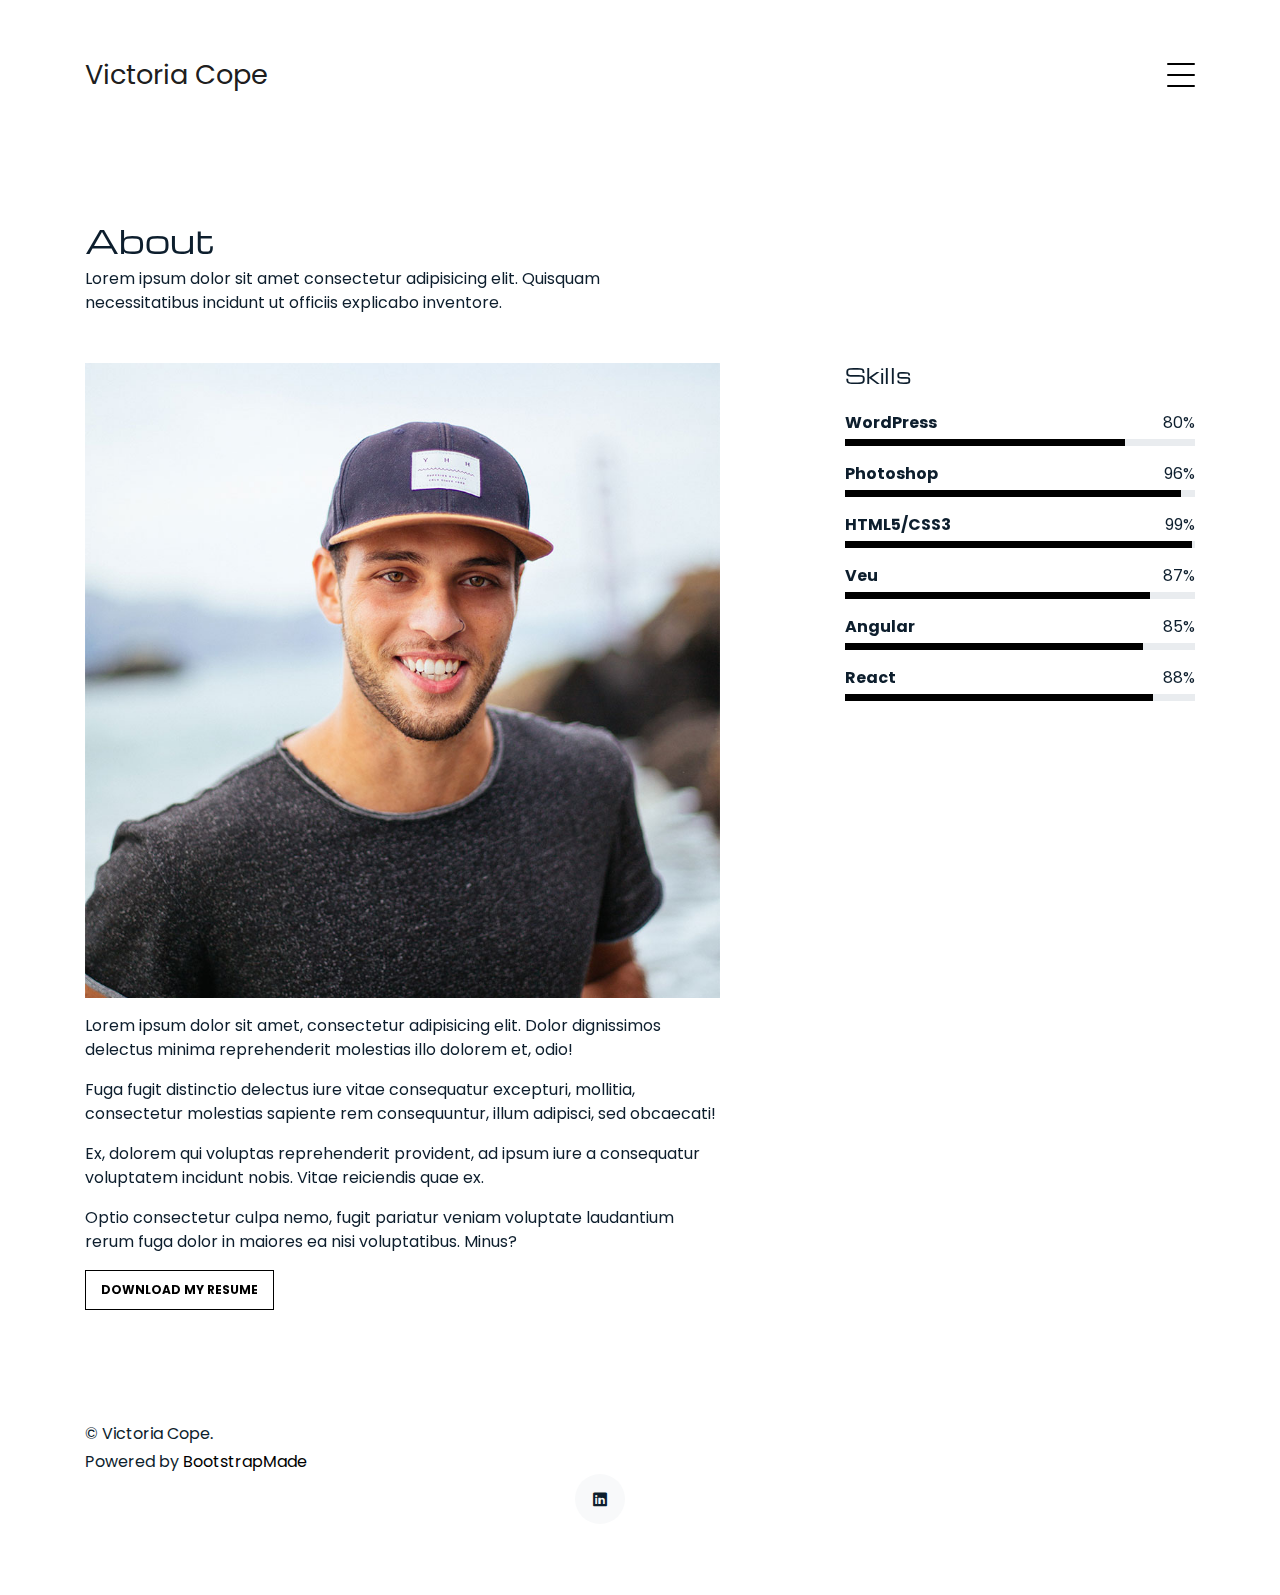
==== about.html @ 63268710 "title edit" ====
<!DOCTYPE html>
<html lang="en">

<head>
  <meta charset="utf-8">
  <title>Victoria Cope - About</title>
  <meta content="width=device-width, initial-scale=1.0" name="viewport">
  <meta content="" name="keywords">
  <meta content="" name="description">

  <!-- Favicons -->
  <link href="img/favicon.png" rel="icon">
  <link href="img/apple-touch-icon.png" rel="apple-touch-icon">

  <!-- Google Fonts -->
  <link href="https://fonts.googleapis.com/css?family=Michroma:400,700|Poppins:300,200&display=swap"
    rel="stylesheet">

  <!-- Bootstrap CSS File -->
  <link href="vendor/bootstrap/css/bootstrap.min.css" rel="stylesheet">

  <!-- Vendor CSS Files -->
  <link href="vendor/icofont/icofont.min.css" rel="stylesheet">
  <link href="vendor/line-awesome/css/line-awesome.min.css" rel="stylesheet">
  <link href="vendor/aos/aos.css" rel="stylesheet">

  <!-- Template Main CSS File -->
  <link href="css/style.css" rel="stylesheet">

  <!-- =======================================================
    Template Name: MyPortfolio
    Template URL: https://bootstrapmade.com/myportfolio-bootstrap-portfolio-website-template/
    Author: BootstrapMade.com
    Author URL: https://bootstrapmade.com/
  ======================================================= -->
</head>

<body>


  <div class="collapse navbar-collapse custom-navmenu" id="main-navbar">
    <div class="container py-2 py-md-5">
      <div class="row align-items-start">
        <div class="col-md-2">
          <ul class="custom-menu">
            <li><a href="index.html">Home</a></li>
            <li class="active"><a href="about.html">About</a></li>
            <li><a href="contact.html">Contact</a></li>
          </ul>
        </div>
        <div class="col-md-6 d-none d-md-block  mr-auto">
          <div class="tweet d-flex">
            <span class="icofont-twitter text-white mt-2 mr-3"></span>
            <div>
              <p><em>Lorem ipsum dolor sit amet consectetur adipisicing elit. Quisquam necessitatibus incidunt ut
                  officiis explicabo inventore. <br> <a href="#">t.co/v82jsk</a></em></p>
            </div>
          </div>
        </div>
        <div class="col-md-4 d-none d-md-block">
          <h3>Hire Me</h3>
          <p>Lorem ipsum dolor sit amet consectetur adipisicing elit. Quisquam necessitatibus incidunt ut officiis
            explicabo inventore. <br> <a href="#">myemail@gmail.com</a></p>
        </div>
      </div>

    </div>
  </div>

  <nav class="navbar navbar-light custom-navbar">
    <div class="container">
      <a class="navbar-brand" href="index.html">Victoria Cope</a>

      <a href="#" class="burger" data-toggle="collapse" data-target="#main-navbar">
        <span></span>
      </a>

    </div>
  </nav>



  <main id="main">

    <div class="site-section pb-0 site-portfolio">
      <div class="container">
        <div class="row mb-5 align-items-end">
          <div class="col-md-6" data-aos="fade-up">

            <h2>About</h2>
            <p class="mb-0">Lorem ipsum dolor sit amet consectetur adipisicing elit. Quisquam necessitatibus incidunt ut
              officiis explicabo inventore.</p>
          </div>

        </div>


        <div class="row">
          <div class="col-md-4 ml-auto order-2" data-aos="fade-up">
            <h3 class="h3 mb-4">Skills</h3>
            <ul class="list-unstyled">
              <li class="mb-3">
                <div class="d-flex mb-1">
                  <strong>WordPress</strong>
                  <span class="ml-auto">80%</span>
                </div>
                <div class="progress custom-progress">
                  <div class="progress-bar" role="progressbar" style="width: 80%" aria-valuenow="80" aria-valuemin="0"
                    aria-valuemax="100"></div>
                </div>
              </li>
              <li class="mb-3">
                <div class="d-flex mb-1">
                  <strong>Photoshop</strong>
                  <span class="ml-auto">96%</span>
                </div>
                <div class="progress custom-progress">
                  <div class="progress-bar" role="progressbar" style="width: 96%" aria-valuenow="96" aria-valuemin="0"
                    aria-valuemax="100"></div>
                </div>
              </li>
              <li class="mb-3">
                <div class="d-flex mb-1">
                  <strong>HTML5/CSS3</strong>
                  <span class="ml-auto">99%</span>
                </div>
                <div class="progress custom-progress">
                  <div class="progress-bar" role="progressbar" style="width: 99%" aria-valuenow="99" aria-valuemin="0"
                    aria-valuemax="100"></div>
                </div>
              </li>
              <li class="mb-3">
                <div class="d-flex mb-1">
                  <strong>Veu</strong>
                  <span class="ml-auto">87%</span>
                </div>
                <div class="progress custom-progress">
                  <div class="progress-bar" role="progressbar" style="width: 87%" aria-valuenow="87" aria-valuemin="0"
                    aria-valuemax="100"></div>
                </div>
              </li>
              <li class="mb-3">
                <div class="d-flex mb-1">
                  <strong>Angular</strong>
                  <span class="ml-auto">85%</span>
                </div>
                <div class="progress custom-progress">
                  <div class="progress-bar" role="progressbar" style="width: 85%" aria-valuenow="85" aria-valuemin="0"
                    aria-valuemax="100"></div>
                </div>
              </li>
              <li class="mb-3">
                <div class="d-flex mb-1">
                  <strong>React</strong>
                  <span class="ml-auto">88%</span>
                </div>
                <div class="progress custom-progress">
                  <div class="progress-bar" role="progressbar" style="width: 88%" aria-valuenow="88" aria-valuemin="0"
                    aria-valuemax="100"></div>
                </div>
              </li>
            </ul>
          </div>

          <div class="col-md-7 mb-5 mb-md-0" data-aos="fade-up">
            <p><img src="img/person_1_sq.jpg" alt="Image" class="img-fluid"></p>
            <p>Lorem ipsum dolor sit amet, consectetur adipisicing elit. Dolor dignissimos delectus minima reprehenderit
              molestias illo dolorem et, odio!</p>
            <p>Fuga fugit distinctio delectus iure vitae consequatur excepturi, mollitia, consectetur molestias sapiente
              rem consequuntur, illum adipisci, sed obcaecati!</p>
            <p>Ex, dolorem qui voluptas reprehenderit provident, ad ipsum iure a consequatur voluptatem incidunt nobis.
              Vitae reiciendis quae ex.</p>
            <p>Optio consectetur culpa nemo, fugit pariatur veniam voluptate laudantium rerum fuga dolor in maiores ea
              nisi voluptatibus. Minus?</p>
            <p><a href="#" class="readmore">Download my Resume</a></p>
          </div>

        </div>

      </div>
    </div>

  </main>
  <footer class="footer mt-5 pt-5" role="contentinfo">
    <div class="container">
      <div class="row">
        <div class="col-sm-6">
          <p class="mb-1">&copy; Victoria Cope.</p>
          <div class="credits">
            Powered by <a href="https://bootstrapmade.com/">BootstrapMade</a>
          </div>
          </div>
        </div>
        </div>
        <div class="col-sm-6 social text-md-right">
          <a href="https://www.linkedin.com/in/victoria-cope"><span class="icofont-linkedin"></span></a>
        </div>
      </div>
    </div>
  </footer>

  <!-- Vendor JS Files -->
  <script src="vendor/jquery/jquery.min.js"></script>
  <script src="vendor/jquery/jquery-migrate.min.js"></script>
  <script src="vendor/bootstrap/js/bootstrap.min.js"></script>
  <script src="vendor/easing/easing.min.js"></script>
  <script src="vendor/php-email-form/validate.js"></script>
  <script src="vendor/isotope/isotope.pkgd.min.js"></script>
  <script src="vendor/aos/aos.js"></script>

  <!-- Template Main JS File -->
  <script src="js/main.js"></script>

</body>

</html>
---- vendor/line-awesome/css/line-awesome.min.css ----
.la,.lab,.lad,.lal,.lar,.las{-moz-osx-font-smoothing:grayscale;-webkit-font-smoothing:antialiased;display:inline-block;font-style:normal;font-variant:normal;text-rendering:auto;line-height:1}.la-lg{font-size:1.33333em;line-height:.75em;vertical-align:-.0667em}.la-xs{font-size:.75em}.la-sm{font-size:.875em}.la-1x{font-size:1em}.la-2x{font-size:2em}.la-3x{font-size:3em}.la-4x{font-size:4em}.la-5x{font-size:5em}.la-6x{font-size:6em}.la-7x{font-size:7em}.la-8x{font-size:8em}.la-9x{font-size:9em}.la-10x{font-size:10em}.la-fw{text-align:center;width:1.25em}.la-ul{list-style-type:none;margin-left:2.5em;padding-left:0}.la-ul>li{position:relative}.la-li{left:-2em;position:absolute;text-align:center;width:2em;line-height:inherit}.la-border{border:solid .08em #eee;border-radius:.1em;padding:.2em .25em .15em}.la-pull-left{float:left}.la-pull-right{float:right}.la.la-pull-left,.lab.la-pull-left,.lal.la-pull-left,.lar.la-pull-left,.las.la-pull-left{margin-right:.3em}.la.la-pull-right,.lab.la-pull-right,.lal.la-pull-right,.lar.la-pull-right,.las.la-pull-right{margin-left:.3em}.la-spin{-webkit-animation:la-spin 2s infinite linear;animation:la-spin 2s infinite linear}.la-pulse{-webkit-animation:la-spin 1s infinite steps(8);animation:la-spin 1s infinite steps(8)}@-webkit-keyframes la-spin{0%{-webkit-transform:rotate(0);transform:rotate(0)}100%{-webkit-transform:rotate(360deg);transform:rotate(360deg)}}@keyframes la-spin{0%{-webkit-transform:rotate(0);transform:rotate(0)}100%{-webkit-transform:rotate(360deg);transform:rotate(360deg)}}.la-rotate-90{-webkit-transform:rotate(90deg);transform:rotate(90deg)}.la-rotate-180{-webkit-transform:rotate(180deg);transform:rotate(180deg)}.la-rotate-270{-webkit-transform:rotate(270deg);transform:rotate(270deg)}.la-flip-horizontal{-webkit-transform:scale(-1,1);transform:scale(-1,1)}.la-flip-vertical{-webkit-transform:scale(1,-1);transform:scale(1,-1)}.la-flip-both,.la-flip-horizontal.la-flip-vertical{-webkit-transform:scale(-1,-1);transform:scale(-1,-1)}:root .la-flip-both,:root .la-flip-horizontal,:root .la-flip-vertical,:root .la-rotate-180,:root .la-rotate-270,:root .la-rotate-90{-webkit-filter:none;filter:none}.la-stack{display:inline-block;height:2em;line-height:2em;position:relative;vertical-align:middle;width:2.5em}.la-stack-1x,.la-stack-2x{left:0;position:absolute;text-align:center;width:100%}.la-stack-1x{line-height:inherit}.la-stack-2x{font-size:2em}.la-inverse{color:#fff}.la-500px:before{content:"\f26e"}.la-accessible-icon:before{content:"\f368"}.la-accusoft:before{content:"\f369"}.la-acquisitions-incorporated:before{content:"\f6af"}.la-ad:before{content:"\f641"}.la-address-book:before{content:"\f2b9"}.la-address-card:before{content:"\f2bb"}.la-adjust:before{content:"\f042"}.la-adn:before{content:"\f170"}.la-adobe:before{content:"\f778"}.la-adversal:before{content:"\f36a"}.la-affiliatetheme:before{content:"\f36b"}.la-air-freshener:before{content:"\f5d0"}.la-airbnb:before{content:"\f834"}.la-algolia:before{content:"\f36c"}.la-align-center:before{content:"\f037"}.la-align-justify:before{content:"\f039"}.la-align-left:before{content:"\f036"}.la-align-right:before{content:"\f038"}.la-alipay:before{content:"\f642"}.la-allergies:before{content:"\f461"}.la-amazon:before{content:"\f270"}.la-amazon-pay:before{content:"\f42c"}.la-ambulance:before{content:"\f0f9"}.la-american-sign-language-interpreting:before{content:"\f2a3"}.la-amilia:before{content:"\f36d"}.la-anchor:before{content:"\f13d"}.la-android:before{content:"\f17b"}.la-angellist:before{content:"\f209"}.la-angle-double-down:before{content:"\f103"}.la-angle-double-left:before{content:"\f100"}.la-angle-double-right:before{content:"\f101"}.la-angle-double-up:before{content:"\f102"}.la-angle-down:before{content:"\f107"}.la-angle-left:before{content:"\f104"}.la-angle-right:before{content:"\f105"}.la-angle-up:before{content:"\f106"}.la-angry:before{content:"\f556"}.la-angrycreative:before{content:"\f36e"}.la-angular:before{content:"\f420"}.la-ankh:before{content:"\f644"}.la-app-store:before{content:"\f36f"}.la-app-store-ios:before{content:"\f370"}.la-apper:before{content:"\f371"}.la-apple:before{content:"\f179"}.la-apple-alt:before{content:"\f5d1"}.la-apple-pay:before{content:"\f415"}.la-archive:before{content:"\f187"}.la-archway:before{content:"\f557"}.la-arrow-alt-circle-down:before{content:"\f358"}.la-arrow-alt-circle-left:before{content:"\f359"}.la-arrow-alt-circle-right:before{content:"\f35a"}.la-arrow-alt-circle-up:before{content:"\f35b"}.la-arrow-circle-down:before{content:"\f0ab"}.la-arrow-circle-left:before{content:"\f0a8"}.la-arrow-circle-right:before{content:"\f0a9"}.la-arrow-circle-up:before{content:"\f0aa"}.la-arrow-down:before{content:"\f063"}.la-arrow-left:before{content:"\f060"}.la-arrow-right:before{content:"\f061"}.la-arrow-up:before{content:"\f062"}.la-arrows-alt:before{content:"\f0b2"}.la-arrows-alt-h:before{content:"\f337"}.la-arrows-alt-v:before{content:"\f338"}.la-artstation:before{content:"\f77a"}.la-assistive-listening-systems:before{content:"\f2a2"}.la-asterisk:before{content:"\f069"}.la-asymmetrik:before{content:"\f372"}.la-at:before{content:"\f1fa"}.la-atlas:before{content:"\f558"}.la-atlassian:before{content:"\f77b"}.la-atom:before{content:"\f5d2"}.la-audible:before{content:"\f373"}.la-audio-description:before{content:"\f29e"}.la-autoprefixer:before{content:"\f41c"}.la-avianex:before{content:"\f374"}.la-aviato:before{content:"\f421"}.la-award:before{content:"\f559"}.la-aws:before{content:"\f375"}.la-baby:before{content:"\f77c"}.la-baby-carriage:before{content:"\f77d"}.la-backspace:before{content:"\f55a"}.la-backward:before{content:"\f04a"}.la-bacon:before{content:"\f7e5"}.la-balance-scale:before{content:"\f24e"}.la-balance-scale-left:before{content:"\f515"}.la-balance-scale-right:before{content:"\f516"}.la-ban:before{content:"\f05e"}.la-band-aid:before{content:"\f462"}.la-bandcamp:before{content:"\f2d5"}.la-barcode:before{content:"\f02a"}.la-bars:before{content:"\f0c9"}.la-baseball-ball:before{content:"\f433"}.la-basketball-ball:before{content:"\f434"}.la-bath:before{content:"\f2cd"}.la-battery-empty:before{content:"\f244"}.la-battery-full:before{content:"\f240"}.la-battery-half:before{content:"\f242"}.la-battery-quarter:before{content:"\f243"}.la-battery-three-quarters:before{content:"\f241"}.la-battle-net:before{content:"\f835"}.la-bed:before{content:"\f236"}.la-beer:before{content:"\f0fc"}.la-behance:before{content:"\f1b4"}.la-behance-square:before{content:"\f1b5"}.la-bell:before{content:"\f0f3"}.la-bell-slash:before{content:"\f1f6"}.la-bezier-curve:before{content:"\f55b"}.la-bible:before{content:"\f647"}.la-bicycle:before{content:"\f206"}.la-biking:before{content:"\f84a"}.la-bimobject:before{content:"\f378"}.la-binoculars:before{content:"\f1e5"}.la-biohazard:before{content:"\f780"}.la-birthday-cake:before{content:"\f1fd"}.la-bitbucket:before{content:"\f171"}.la-bitcoin:before{content:"\f379"}.la-bity:before{content:"\f37a"}.la-black-tie:before{content:"\f27e"}.la-blackberry:before{content:"\f37b"}.la-blender:before{content:"\f517"}.la-blender-phone:before{content:"\f6b6"}.la-blind:before{content:"\f29d"}.la-blog:before{content:"\f781"}.la-blogger:before{content:"\f37c"}.la-blogger-b:before{content:"\f37d"}.la-bluetooth:before{content:"\f293"}.la-bluetooth-b:before{content:"\f294"}.la-bold:before{content:"\f032"}.la-bolt:before{content:"\f0e7"}.la-bomb:before{content:"\f1e2"}.la-bone:before{content:"\f5d7"}.la-bong:before{content:"\f55c"}.la-book:before{content:"\f02d"}.la-book-dead:before{content:"\f6b7"}.la-book-medical:before{content:"\f7e6"}.la-book-open:before{content:"\f518"}.la-book-reader:before{content:"\f5da"}.la-bookmark:before{content:"\f02e"}.la-bootstrap:before{content:"\f836"}.la-border-all:before{content:"\f84c"}.la-border-none:before{content:"\f850"}.la-border-style:before{content:"\f853"}.la-bowling-ball:before{content:"\f436"}.la-box:before{content:"\f466"}.la-box-open:before{content:"\f49e"}.la-boxes:before{content:"\f468"}.la-braille:before{content:"\f2a1"}.la-brain:before{content:"\f5dc"}.la-bread-slice:before{content:"\f7ec"}.la-briefcase:before{content:"\f0b1"}.la-briefcase-medical:before{content:"\f469"}.la-broadcast-tower:before{content:"\f519"}.la-broom:before{content:"\f51a"}.la-brush:before{content:"\f55d"}.la-btc:before{content:"\f15a"}.la-buffer:before{content:"\f837"}.la-bug:before{content:"\f188"}.la-building:before{content:"\f1ad"}.la-bullhorn:before{content:"\f0a1"}.la-bullseye:before{content:"\f140"}.la-burn:before{content:"\f46a"}.la-buromobelexperte:before{content:"\f37f"}.la-bus:before{content:"\f207"}.la-bus-alt:before{content:"\f55e"}.la-business-time:before{content:"\f64a"}.la-buy-n-large:before{content:"\f8a6"}.la-buysellads:before{content:"\f20d"}.la-calculator:before{content:"\f1ec"}.la-calendar:before{content:"\f133"}.la-calendar-alt:before{content:"\f073"}.la-calendar-check:before{content:"\f274"}.la-calendar-day:before{content:"\f783"}.la-calendar-minus:before{content:"\f272"}.la-calendar-plus:before{content:"\f271"}.la-calendar-times:before{content:"\f273"}.la-calendar-week:before{content:"\f784"}.la-camera:before{content:"\f030"}.la-camera-retro:before{content:"\f083"}.la-campground:before{content:"\f6bb"}.la-canadian-maple-leaf:before{content:"\f785"}.la-candy-cane:before{content:"\f786"}.la-cannabis:before{content:"\f55f"}.la-capsules:before{content:"\f46b"}.la-car:before{content:"\f1b9"}.la-car-alt:before{content:"\f5de"}.la-car-battery:before{content:"\f5df"}.la-car-crash:before{content:"\f5e1"}.la-car-side:before{content:"\f5e4"}.la-caret-down:before{content:"\f0d7"}.la-caret-left:before{content:"\f0d9"}.la-caret-right:before{content:"\f0da"}.la-caret-square-down:before{content:"\f150"}.la-caret-square-left:before{content:"\f191"}.la-caret-square-right:before{content:"\f152"}.la-caret-square-up:before{content:"\f151"}.la-caret-up:before{content:"\f0d8"}.la-carrot:before{content:"\f787"}.la-cart-arrow-down:before{content:"\f218"}.la-cart-plus:before{content:"\f217"}.la-cash-register:before{content:"\f788"}.la-cat:before{content:"\f6be"}.la-cc-amazon-pay:before{content:"\f42d"}.la-cc-amex:before{content:"\f1f3"}.la-cc-apple-pay:before{content:"\f416"}.la-cc-diners-club:before{content:"\f24c"}.la-cc-discover:before{content:"\f1f2"}.la-cc-jcb:before{content:"\f24b"}.la-cc-mastercard:before{content:"\f1f1"}.la-cc-paypal:before{content:"\f1f4"}.la-cc-stripe:before{content:"\f1f5"}.la-cc-visa:before{content:"\f1f0"}.la-centercode:before{content:"\f380"}.la-centos:before{content:"\f789"}.la-certificate:before{content:"\f0a3"}.la-chair:before{content:"\f6c0"}.la-chalkboard:before{content:"\f51b"}.la-chalkboard-teacher:before{content:"\f51c"}.la-charging-station:before{content:"\f5e7"}.la-chart-area:before{content:"\f1fe"}.la-chart-bar:before{content:"\f080"}.la-chart-line:before{content:"\f201"}.la-chart-pie:before{content:"\f200"}.la-check:before{content:"\f00c"}.la-check-circle:before{content:"\f058"}.la-check-double:before{content:"\f560"}.la-check-square:before{content:"\f14a"}.la-cheese:before{content:"\f7ef"}.la-chess:before{content:"\f439"}.la-chess-bishop:before{content:"\f43a"}.la-chess-board:before{content:"\f43c"}.la-chess-king:before{content:"\f43f"}.la-chess-knight:before{content:"\f441"}.la-chess-pawn:before{content:"\f443"}.la-chess-queen:before{content:"\f445"}.la-chess-rook:before{content:"\f447"}.la-chevron-circle-down:before{content:"\f13a"}.la-chevron-circle-left:before{content:"\f137"}.la-chevron-circle-right:before{content:"\f138"}.la-chevron-circle-up:before{content:"\f139"}.la-chevron-down:before{content:"\f078"}.la-chevron-left:before{content:"\f053"}.la-chevron-right:before{content:"\f054"}.la-chevron-up:before{content:"\f077"}.la-child:before{content:"\f1ae"}.la-chrome:before{content:"\f268"}.la-chromecast:before{content:"\f838"}.la-church:before{content:"\f51d"}.la-circle:before{content:"\f111"}.la-circle-notch:before{content:"\f1ce"}.la-city:before{content:"\f64f"}.la-clinic-medical:before{content:"\f7f2"}.la-clipboard:before{content:"\f328"}.la-clipboard-check:before{content:"\f46c"}.la-clipboard-list:before{content:"\f46d"}.la-clock:before{content:"\f017"}.la-clone:before{content:"\f24d"}.la-closed-captioning:before{content:"\f20a"}.la-cloud:before{content:"\f0c2"}.la-cloud-download-alt:before{content:"\f381"}.la-cloud-meatball:before{content:"\f73b"}.la-cloud-moon:before{content:"\f6c3"}.la-cloud-moon-rain:before{content:"\f73c"}.la-cloud-rain:before{content:"\f73d"}.la-cloud-showers-heavy:before{content:"\f740"}.la-cloud-sun:before{content:"\f6c4"}.la-cloud-sun-rain:before{content:"\f743"}.la-cloud-upload-alt:before{content:"\f382"}.la-cloudscale:before{content:"\f383"}.la-cloudsmith:before{content:"\f384"}.la-cloudversify:before{content:"\f385"}.la-cocktail:before{content:"\f561"}.la-code:before{content:"\f121"}.la-code-branch:before{content:"\f126"}.la-codepen:before{content:"\f1cb"}.la-codiepie:before{content:"\f284"}.la-coffee:before{content:"\f0f4"}.la-cog:before{content:"\f013"}.la-cogs:before{content:"\f085"}.la-coins:before{content:"\f51e"}.la-columns:before{content:"\f0db"}.la-comment:before{content:"\f075"}.la-comment-alt:before{content:"\f27a"}.la-comment-dollar:before{content:"\f651"}.la-comment-dots:before{content:"\f4ad"}.la-comment-medical:before{content:"\f7f5"}.la-comment-slash:before{content:"\f4b3"}.la-comments:before{content:"\f086"}.la-comments-dollar:before{content:"\f653"}.la-compact-disc:before{content:"\f51f"}.la-compass:before{content:"\f14e"}.la-compress:before{content:"\f066"}.la-compress-arrows-alt:before{content:"\f78c"}.la-concierge-bell:before{content:"\f562"}.la-confluence:before{content:"\f78d"}.la-connectdevelop:before{content:"\f20e"}.la-contao:before{content:"\f26d"}.la-cookie:before{content:"\f563"}.la-cookie-bite:before{content:"\f564"}.la-copy:before{content:"\f0c5"}.la-copyright:before{content:"\f1f9"}.la-cotton-bureau:before{content:"\f89e"}.la-couch:before{content:"\f4b8"}.la-cpanel:before{content:"\f388"}.la-creative-commons:before{content:"\f25e"}.la-creative-commons-by:before{content:"\f4e7"}.la-creative-commons-nc:before{content:"\f4e8"}.la-creative-commons-nc-eu:before{content:"\f4e9"}.la-creative-commons-nc-jp:before{content:"\f4ea"}.la-creative-commons-nd:before{content:"\f4eb"}.la-creative-commons-pd:before{content:"\f4ec"}.la-creative-commons-pd-alt:before{content:"\f4ed"}.la-creative-commons-remix:before{content:"\f4ee"}.la-creative-commons-sa:before{content:"\f4ef"}.la-creative-commons-sampling:before{content:"\f4f0"}.la-creative-commons-sampling-plus:before{content:"\f4f1"}.la-creative-commons-share:before{content:"\f4f2"}.la-creative-commons-zero:before{content:"\f4f3"}.la-credit-card:before{content:"\f09d"}.la-critical-role:before{content:"\f6c9"}.la-crop:before{content:"\f125"}.la-crop-alt:before{content:"\f565"}.la-cross:before{content:"\f654"}.la-crosshairs:before{content:"\f05b"}.la-crow:before{content:"\f520"}.la-crown:before{content:"\f521"}.la-crutch:before{content:"\f7f7"}.la-css3:before{content:"\f13c"}.la-css3-alt:before{content:"\f38b"}.la-cube:before{content:"\f1b2"}.la-cubes:before{content:"\f1b3"}.la-cut:before{content:"\f0c4"}.la-cuttlefish:before{content:"\f38c"}.la-d-and-d:before{content:"\f38d"}.la-d-and-d-beyond:before{content:"\f6ca"}.la-dashcube:before{content:"\f210"}.la-database:before{content:"\f1c0"}.la-deaf:before{content:"\f2a4"}.la-delicious:before{content:"\f1a5"}.la-democrat:before{content:"\f747"}.la-deploydog:before{content:"\f38e"}.la-deskpro:before{content:"\f38f"}.la-desktop:before{content:"\f108"}.la-dev:before{content:"\f6cc"}.la-deviantart:before{content:"\f1bd"}.la-dharmachakra:before{content:"\f655"}.la-dhl:before{content:"\f790"}.la-diagnoses:before{content:"\f470"}.la-diaspora:before{content:"\f791"}.la-dice:before{content:"\f522"}.la-dice-d20:before{content:"\f6cf"}.la-dice-d6:before{content:"\f6d1"}.la-dice-five:before{content:"\f523"}.la-dice-four:before{content:"\f524"}.la-dice-one:before{content:"\f525"}.la-dice-six:before{content:"\f526"}.la-dice-three:before{content:"\f527"}.la-dice-two:before{content:"\f528"}.la-digg:before{content:"\f1a6"}.la-digital-ocean:before{content:"\f391"}.la-digital-tachograph:before{content:"\f566"}.la-directions:before{content:"\f5eb"}.la-discord:before{content:"\f392"}.la-discourse:before{content:"\f393"}.la-divide:before{content:"\f529"}.la-dizzy:before{content:"\f567"}.la-dna:before{content:"\f471"}.la-dochub:before{content:"\f394"}.la-docker:before{content:"\f395"}.la-dog:before{content:"\f6d3"}.la-dollar-sign:before{content:"\f155"}.la-dolly:before{content:"\f472"}.la-dolly-flatbed:before{content:"\f474"}.la-donate:before{content:"\f4b9"}.la-door-closed:before{content:"\f52a"}.la-door-open:before{content:"\f52b"}.la-dot-circle:before{content:"\f192"}.la-dove:before{content:"\f4ba"}.la-download:before{content:"\f019"}.la-draft2digital:before{content:"\f396"}.la-drafting-compass:before{content:"\f568"}.la-dragon:before{content:"\f6d5"}.la-draw-polygon:before{content:"\f5ee"}.la-dribbble:before{content:"\f17d"}.la-dribbble-square:before{content:"\f397"}.la-dropbox:before{content:"\f16b"}.la-drum:before{content:"\f569"}.la-drum-steelpan:before{content:"\f56a"}.la-drumstick-bite:before{content:"\f6d7"}.la-drupal:before{content:"\f1a9"}.la-dumbbell:before{content:"\f44b"}.la-dumpster:before{content:"\f793"}.la-dumpster-fire:before{content:"\f794"}.la-dungeon:before{content:"\f6d9"}.la-dyalog:before{content:"\f399"}.la-earlybirds:before{content:"\f39a"}.la-ebay:before{content:"\f4f4"}.la-edge:before{content:"\f282"}.la-edit:before{content:"\f044"}.la-egg:before{content:"\f7fb"}.la-eject:before{content:"\f052"}.la-elementor:before{content:"\f430"}.la-ellipsis-h:before{content:"\f141"}.la-ellipsis-v:before{content:"\f142"}.la-ello:before{content:"\f5f1"}.la-ember:before{content:"\f423"}.la-empire:before{content:"\f1d1"}.la-envelope:before{content:"\f0e0"}.la-envelope-open:before{content:"\f2b6"}.la-envelope-open-text:before{content:"\f658"}.la-envelope-square:before{content:"\f199"}.la-envira:before{content:"\f299"}.la-equals:before{content:"\f52c"}.la-eraser:before{content:"\f12d"}.la-erlang:before{content:"\f39d"}.la-ethereum:before{content:"\f42e"}.la-ethernet:before{content:"\f796"}.la-etsy:before{content:"\f2d7"}.la-euro-sign:before{content:"\f153"}.la-evernote:before{content:"\f839"}.la-exchange-alt:before{content:"\f362"}.la-exclamation:before{content:"\f12a"}.la-exclamation-circle:before{content:"\f06a"}.la-exclamation-triangle:before{content:"\f071"}.la-expand:before{content:"\f065"}.la-expand-arrows-alt:before{content:"\f31e"}.la-expeditedssl:before{content:"\f23e"}.la-external-link-alt:before{content:"\f35d"}.la-external-link-square-alt:before{content:"\f360"}.la-eye:before{content:"\f06e"}.la-eye-dropper:before{content:"\f1fb"}.la-eye-slash:before{content:"\f070"}.la-facebook:before{content:"\f09a"}.la-facebook-f:before{content:"\f39e"}.la-facebook-messenger:before{content:"\f39f"}.la-facebook-square:before{content:"\f082"}.la-fan:before{content:"\f863"}.la-fantasy-flight-games:before{content:"\f6dc"}.la-fast-backward:before{content:"\f049"}.la-fast-forward:before{content:"\f050"}.la-fax:before{content:"\f1ac"}.la-feather:before{content:"\f52d"}.la-feather-alt:before{content:"\f56b"}.la-fedex:before{content:"\f797"}.la-fedora:before{content:"\f798"}.la-female:before{content:"\f182"}.la-fighter-jet:before{content:"\f0fb"}.la-figma:before{content:"\f799"}.la-file:before{content:"\f15b"}.la-file-alt:before{content:"\f15c"}.la-file-archive:before{content:"\f1c6"}.la-file-audio:before{content:"\f1c7"}.la-file-code:before{content:"\f1c9"}.la-file-contract:before{content:"\f56c"}.la-file-csv:before{content:"\f6dd"}.la-file-download:before{content:"\f56d"}.la-file-excel:before{content:"\f1c3"}.la-file-export:before{content:"\f56e"}.la-file-image:before{content:"\f1c5"}.la-file-import:before{content:"\f56f"}.la-file-invoice:before{content:"\f570"}.la-file-invoice-dollar:before{content:"\f571"}.la-file-medical:before{content:"\f477"}.la-file-medical-alt:before{content:"\f478"}.la-file-pdf:before{content:"\f1c1"}.la-file-powerpoint:before{content:"\f1c4"}.la-file-prescription:before{content:"\f572"}.la-file-signature:before{content:"\f573"}.la-file-upload:before{content:"\f574"}.la-file-video:before{content:"\f1c8"}.la-file-word:before{content:"\f1c2"}.la-fill:before{content:"\f575"}.la-fill-drip:before{content:"\f576"}.la-film:before{content:"\f008"}.la-filter:before{content:"\f0b0"}.la-fingerprint:before{content:"\f577"}.la-fire:before{content:"\f06d"}.la-fire-alt:before{content:"\f7e4"}.la-fire-extinguisher:before{content:"\f134"}.la-firefox:before{content:"\f269"}.la-first-aid:before{content:"\f479"}.la-first-order:before{content:"\f2b0"}.la-first-order-alt:before{content:"\f50a"}.la-firstdraft:before{content:"\f3a1"}.la-fish:before{content:"\f578"}.la-fist-raised:before{content:"\f6de"}.la-flag:before{content:"\f024"}.la-flag-checkered:before{content:"\f11e"}.la-flag-usa:before{content:"\f74d"}.la-flask:before{content:"\f0c3"}.la-flickr:before{content:"\f16e"}.la-flipboard:before{content:"\f44d"}.la-flushed:before{content:"\f579"}.la-fly:before{content:"\f417"}.la-folder:before{content:"\f07b"}.la-folder-minus:before{content:"\f65d"}.la-folder-open:before{content:"\f07c"}.la-folder-plus:before{content:"\f65e"}.la-font:before{content:"\f031"}.la-font-awesome:before{content:"\f2b4"}.la-font-awesome-alt:before{content:"\f35c"}.la-font-awesome-flag:before{content:"\f425"}.la-font-awesome-logo-full:before{content:"\f4e6"}.la-fonticons:before{content:"\f280"}.la-fonticons-fi:before{content:"\f3a2"}.la-football-ball:before{content:"\f44e"}.la-fort-awesome:before{content:"\f286"}.la-fort-awesome-alt:before{content:"\f3a3"}.la-forumbee:before{content:"\f211"}.la-forward:before{content:"\f04e"}.la-foursquare:before{content:"\f180"}.la-free-code-camp:before{content:"\f2c5"}.la-freebsd:before{content:"\f3a4"}.la-frog:before{content:"\f52e"}.la-frown:before{content:"\f119"}.la-frown-open:before{content:"\f57a"}.la-fulcrum:before{content:"\f50b"}.la-funnel-dollar:before{content:"\f662"}.la-futbol:before{content:"\f1e3"}.la-galactic-republic:before{content:"\f50c"}.la-galactic-senate:before{content:"\f50d"}.la-gamepad:before{content:"\f11b"}.la-gas-pump:before{content:"\f52f"}.la-gavel:before{content:"\f0e3"}.la-gem:before{content:"\f3a5"}.la-genderless:before{content:"\f22d"}.la-get-pocket:before{content:"\f265"}.la-gg:before{content:"\f260"}.la-gg-circle:before{content:"\f261"}.la-ghost:before{content:"\f6e2"}.la-gift:before{content:"\f06b"}.la-gifts:before{content:"\f79c"}.la-git:before{content:"\f1d3"}.la-git-alt:before{content:"\f841"}.la-git-square:before{content:"\f1d2"}.la-github:before{content:"\f09b"}.la-github-alt:before{content:"\f113"}.la-github-square:before{content:"\f092"}.la-gitkraken:before{content:"\f3a6"}.la-gitlab:before{content:"\f296"}.la-gitter:before{content:"\f426"}.la-glass-cheers:before{content:"\f79f"}.la-glass-martini:before{content:"\f000"}.la-glass-martini-alt:before{content:"\f57b"}.la-glass-whiskey:before{content:"\f7a0"}.la-glasses:before{content:"\f530"}.la-glide:before{content:"\f2a5"}.la-glide-g:before{content:"\f2a6"}.la-globe:before{content:"\f0ac"}.la-globe-africa:before{content:"\f57c"}.la-globe-americas:before{content:"\f57d"}.la-globe-asia:before{content:"\f57e"}.la-globe-europe:before{content:"\f7a2"}.la-gofore:before{content:"\f3a7"}.la-golf-ball:before{content:"\f450"}.la-goodreads:before{content:"\f3a8"}.la-goodreads-g:before{content:"\f3a9"}.la-google:before{content:"\f1a0"}.la-google-drive:before{content:"\f3aa"}.la-google-play:before{content:"\f3ab"}.la-google-plus:before{content:"\f2b3"}.la-google-plus-g:before{content:"\f0d5"}.la-google-plus-square:before{content:"\f0d4"}.la-google-wallet:before{content:"\f1ee"}.la-gopuram:before{content:"\f664"}.la-graduation-cap:before{content:"\f19d"}.la-gratipay:before{content:"\f184"}.la-grav:before{content:"\f2d6"}.la-greater-than:before{content:"\f531"}.la-greater-than-equal:before{content:"\f532"}.la-grimace:before{content:"\f57f"}.la-grin:before{content:"\f580"}.la-grin-alt:before{content:"\f581"}.la-grin-beam:before{content:"\f582"}.la-grin-beam-sweat:before{content:"\f583"}.la-grin-hearts:before{content:"\f584"}.la-grin-squint:before{content:"\f585"}.la-grin-squint-tears:before{content:"\f586"}.la-grin-stars:before{content:"\f587"}.la-grin-tears:before{content:"\f588"}.la-grin-tongue:before{content:"\f589"}.la-grin-tongue-squint:before{content:"\f58a"}.la-grin-tongue-wink:before{content:"\f58b"}.la-grin-wink:before{content:"\f58c"}.la-grip-horizontal:before{content:"\f58d"}.la-grip-lines:before{content:"\f7a4"}.la-grip-lines-vertical:before{content:"\f7a5"}.la-grip-vertical:before{content:"\f58e"}.la-gripfire:before{content:"\f3ac"}.la-grunt:before{content:"\f3ad"}.la-guitar:before{content:"\f7a6"}.la-gulp:before{content:"\f3ae"}.la-h-square:before{content:"\f0fd"}.la-hacker-news:before{content:"\f1d4"}.la-hacker-news-square:before{content:"\f3af"}.la-hackerrank:before{content:"\f5f7"}.la-hamburger:before{content:"\f805"}.la-hammer:before{content:"\f6e3"}.la-hamsa:before{content:"\f665"}.la-hand-holding:before{content:"\f4bd"}.la-hand-holding-heart:before{content:"\f4be"}.la-hand-holding-usd:before{content:"\f4c0"}.la-hand-lizard:before{content:"\f258"}.la-hand-middle-finger:before{content:"\f806"}.la-hand-paper:before{content:"\f256"}.la-hand-peace:before{content:"\f25b"}.la-hand-point-down:before{content:"\f0a7"}.la-hand-point-left:before{content:"\f0a5"}.la-hand-point-right:before{content:"\f0a4"}.la-hand-point-up:before{content:"\f0a6"}.la-hand-pointer:before{content:"\f25a"}.la-hand-rock:before{content:"\f255"}.la-hand-scissors:before{content:"\f257"}.la-hand-spock:before{content:"\f259"}.la-hands:before{content:"\f4c2"}.la-hands-helping:before{content:"\f4c4"}.la-handshake:before{content:"\f2b5"}.la-hanukiah:before{content:"\f6e6"}.la-hard-hat:before{content:"\f807"}.la-hashtag:before{content:"\f292"}.la-hat-cowboy:before{content:"\f8c0"}.la-hat-cowboy-side:before{content:"\f8c1"}.la-hat-wizard:before{content:"\f6e8"}.la-haykal:before{content:"\f666"}.la-hdd:before{content:"\f0a0"}.la-heading:before{content:"\f1dc"}.la-headphones:before{content:"\f025"}.la-headphones-alt:before{content:"\f58f"}.la-headset:before{content:"\f590"}.la-heart:before{content:"\f004"}.la-heart-broken:before{content:"\f7a9"}.la-heartbeat:before{content:"\f21e"}.la-helicopter:before{content:"\f533"}.la-highlighter:before{content:"\f591"}.la-hiking:before{content:"\f6ec"}.la-hippo:before{content:"\f6ed"}.la-hips:before{content:"\f452"}.la-hire-a-helper:before{content:"\f3b0"}.la-history:before{content:"\f1da"}.la-hockey-puck:before{content:"\f453"}.la-holly-berry:before{content:"\f7aa"}.la-home:before{content:"\f015"}.la-hooli:before{content:"\f427"}.la-hornbill:before{content:"\f592"}.la-horse:before{content:"\f6f0"}.la-horse-head:before{content:"\f7ab"}.la-hospital:before{content:"\f0f8"}.la-hospital-alt:before{content:"\f47d"}.la-hospital-symbol:before{content:"\f47e"}.la-hot-tub:before{content:"\f593"}.la-hotdog:before{content:"\f80f"}.la-hotel:before{content:"\f594"}.la-hotjar:before{content:"\f3b1"}.la-hourglass:before{content:"\f254"}.la-hourglass-end:before{content:"\f253"}.la-hourglass-half:before{content:"\f252"}.la-hourglass-start:before{content:"\f251"}.la-house-damage:before{content:"\f6f1"}.la-houzz:before{content:"\f27c"}.la-hryvnia:before{content:"\f6f2"}.la-html5:before{content:"\f13b"}.la-hubspot:before{content:"\f3b2"}.la-i-cursor:before{content:"\f246"}.la-ice-cream:before{content:"\f810"}.la-icicles:before{content:"\f7ad"}.la-icons:before{content:"\f86d"}.la-id-badge:before{content:"\f2c1"}.la-id-card:before{content:"\f2c2"}.la-id-card-alt:before{content:"\f47f"}.la-igloo:before{content:"\f7ae"}.la-image:before{content:"\f03e"}.la-images:before{content:"\f302"}.la-imdb:before{content:"\f2d8"}.la-inbox:before{content:"\f01c"}.la-indent:before{content:"\f03c"}.la-industry:before{content:"\f275"}.la-infinity:before{content:"\f534"}.la-info:before{content:"\f129"}.la-info-circle:before{content:"\f05a"}.la-instagram:before{content:"\f16d"}.la-intercom:before{content:"\f7af"}.la-internet-explorer:before{content:"\f26b"}.la-invision:before{content:"\f7b0"}.la-ioxhost:before{content:"\f208"}.la-italic:before{content:"\f033"}.la-itch-io:before{content:"\f83a"}.la-itunes:before{content:"\f3b4"}.la-itunes-note:before{content:"\f3b5"}.la-java:before{content:"\f4e4"}.la-jedi:before{content:"\f669"}.la-jedi-order:before{content:"\f50e"}.la-jenkins:before{content:"\f3b6"}.la-jira:before{content:"\f7b1"}.la-joget:before{content:"\f3b7"}.la-joint:before{content:"\f595"}.la-joomla:before{content:"\f1aa"}.la-journal-whills:before{content:"\f66a"}.la-js:before{content:"\f3b8"}.la-js-square:before{content:"\f3b9"}.la-jsfiddle:before{content:"\f1cc"}.la-kaaba:before{content:"\f66b"}.la-kaggle:before{content:"\f5fa"}.la-key:before{content:"\f084"}.la-keybase:before{content:"\f4f5"}.la-keyboard:before{content:"\f11c"}.la-keycdn:before{content:"\f3ba"}.la-khanda:before{content:"\f66d"}.la-kickstarter:before{content:"\f3bb"}.la-kickstarter-k:before{content:"\f3bc"}.la-kiss:before{content:"\f596"}.la-kiss-beam:before{content:"\f597"}.la-kiss-wink-heart:before{content:"\f598"}.la-kiwi-bird:before{content:"\f535"}.la-korvue:before{content:"\f42f"}.la-landmark:before{content:"\f66f"}.la-language:before{content:"\f1ab"}.la-laptop:before{content:"\f109"}.la-laptop-code:before{content:"\f5fc"}.la-laptop-medical:before{content:"\f812"}.la-laravel:before{content:"\f3bd"}.la-lastfm:before{content:"\f202"}.la-lastfm-square:before{content:"\f203"}.la-laugh:before{content:"\f599"}.la-laugh-beam:before{content:"\f59a"}.la-laugh-squint:before{content:"\f59b"}.la-laugh-wink:before{content:"\f59c"}.la-layer-group:before{content:"\f5fd"}.la-leaf:before{content:"\f06c"}.la-leanpub:before{content:"\f212"}.la-lemon:before{content:"\f094"}.la-less:before{content:"\f41d"}.la-less-than:before{content:"\f536"}.la-less-than-equal:before{content:"\f537"}.la-level-down-alt:before{content:"\f3be"}.la-level-up-alt:before{content:"\f3bf"}.la-life-ring:before{content:"\f1cd"}.la-lightbulb:before{content:"\f0eb"}.la-line:before{content:"\f3c0"}.la-link:before{content:"\f0c1"}.la-linkedin:before{content:"\f08c"}.la-linkedin-in:before{content:"\f0e1"}.la-linode:before{content:"\f2b8"}.la-linux:before{content:"\f17c"}.la-lira-sign:before{content:"\f195"}.la-list:before{content:"\f03a"}.la-list-alt:before{content:"\f022"}.la-list-ol:before{content:"\f0cb"}.la-list-ul:before{content:"\f0ca"}.la-location-arrow:before{content:"\f124"}.la-lock:before{content:"\f023"}.la-lock-open:before{content:"\f3c1"}.la-long-arrow-alt-down:before{content:"\f309"}.la-long-arrow-alt-left:before{content:"\f30a"}.la-long-arrow-alt-right:before{content:"\f30b"}.la-long-arrow-alt-up:before{content:"\f30c"}.la-low-vision:before{content:"\f2a8"}.la-luggage-cart:before{content:"\f59d"}.la-lyft:before{content:"\f3c3"}.la-magento:before{content:"\f3c4"}.la-magic:before{content:"\f0d0"}.la-magnet:before{content:"\f076"}.la-mail-bulk:before{content:"\f674"}.la-mailchimp:before{content:"\f59e"}.la-male:before{content:"\f183"}.la-mandalorian:before{content:"\f50f"}.la-map:before{content:"\f279"}.la-map-marked:before{content:"\f59f"}.la-map-marked-alt:before{content:"\f5a0"}.la-map-marker:before{content:"\f041"}.la-map-marker-alt:before{content:"\f3c5"}.la-map-pin:before{content:"\f276"}.la-map-signs:before{content:"\f277"}.la-markdown:before{content:"\f60f"}.la-marker:before{content:"\f5a1"}.la-mars:before{content:"\f222"}.la-mars-double:before{content:"\f227"}.la-mars-stroke:before{content:"\f229"}.la-mars-stroke-h:before{content:"\f22b"}.la-mars-stroke-v:before{content:"\f22a"}.la-mask:before{content:"\f6fa"}.la-mastodon:before{content:"\f4f6"}.la-maxcdn:before{content:"\f136"}.la-mdb:before{content:"\f8ca"}.la-medal:before{content:"\f5a2"}.la-medapps:before{content:"\f3c6"}.la-medium:before{content:"\f23a"}.la-medium-m:before{content:"\f3c7"}.la-medkit:before{content:"\f0fa"}.la-medrt:before{content:"\f3c8"}.la-meetup:before{content:"\f2e0"}.la-megaport:before{content:"\f5a3"}.la-meh:before{content:"\f11a"}.la-meh-blank:before{content:"\f5a4"}.la-meh-rolling-eyes:before{content:"\f5a5"}.la-memory:before{content:"\f538"}.la-mendeley:before{content:"\f7b3"}.la-menorah:before{content:"\f676"}.la-mercury:before{content:"\f223"}.la-meteor:before{content:"\f753"}.la-microchip:before{content:"\f2db"}.la-microphone:before{content:"\f130"}.la-microphone-alt:before{content:"\f3c9"}.la-microphone-alt-slash:before{content:"\f539"}.la-microphone-slash:before{content:"\f131"}.la-microscope:before{content:"\f610"}.la-microsoft:before{content:"\f3ca"}.la-minus:before{content:"\f068"}.la-minus-circle:before{content:"\f056"}.la-minus-square:before{content:"\f146"}.la-mitten:before{content:"\f7b5"}.la-mix:before{content:"\f3cb"}.la-mixcloud:before{content:"\f289"}.la-mizuni:before{content:"\f3cc"}.la-mobile:before{content:"\f10b"}.la-mobile-alt:before{content:"\f3cd"}.la-modx:before{content:"\f285"}.la-monero:before{content:"\f3d0"}.la-money-bill:before{content:"\f0d6"}.la-money-bill-alt:before{content:"\f3d1"}.la-money-bill-wave:before{content:"\f53a"}.la-money-bill-wave-alt:before{content:"\f53b"}.la-money-check:before{content:"\f53c"}.la-money-check-alt:before{content:"\f53d"}.la-monument:before{content:"\f5a6"}.la-moon:before{content:"\f186"}.la-mortar-pestle:before{content:"\f5a7"}.la-mosque:before{content:"\f678"}.la-motorcycle:before{content:"\f21c"}.la-mountain:before{content:"\f6fc"}.la-mouse:before{content:"\f8cc"}.la-mouse-pointer:before{content:"\f245"}.la-mug-hot:before{content:"\f7b6"}.la-music:before{content:"\f001"}.la-napster:before{content:"\f3d2"}.la-neos:before{content:"\f612"}.la-network-wired:before{content:"\f6ff"}.la-neuter:before{content:"\f22c"}.la-newspaper:before{content:"\f1ea"}.la-nimblr:before{content:"\f5a8"}.la-node:before{content:"\f419"}.la-node-js:before{content:"\f3d3"}.la-not-equal:before{content:"\f53e"}.la-notes-medical:before{content:"\f481"}.la-npm:before{content:"\f3d4"}.la-ns8:before{content:"\f3d5"}.la-nutritionix:before{content:"\f3d6"}.la-object-group:before{content:"\f247"}.la-object-ungroup:before{content:"\f248"}.la-odnoklassniki:before{content:"\f263"}.la-odnoklassniki-square:before{content:"\f264"}.la-oil-can:before{content:"\f613"}.la-old-republic:before{content:"\f510"}.la-om:before{content:"\f679"}.la-opencart:before{content:"\f23d"}.la-openid:before{content:"\f19b"}.la-opera:before{content:"\f26a"}.la-optin-monster:before{content:"\f23c"}.la-orcid:before{content:"\f8d2"}.la-osi:before{content:"\f41a"}.la-otter:before{content:"\f700"}.la-outdent:before{content:"\f03b"}.la-page4:before{content:"\f3d7"}.la-pagelines:before{content:"\f18c"}.la-pager:before{content:"\f815"}.la-paint-brush:before{content:"\f1fc"}.la-paint-roller:before{content:"\f5aa"}.la-palette:before{content:"\f53f"}.la-palfed:before{content:"\f3d8"}.la-pallet:before{content:"\f482"}.la-paper-plane:before{content:"\f1d8"}.la-paperclip:before{content:"\f0c6"}.la-parachute-box:before{content:"\f4cd"}.la-paragraph:before{content:"\f1dd"}.la-parking:before{content:"\f540"}.la-passport:before{content:"\f5ab"}.la-pastafarianism:before{content:"\f67b"}.la-paste:before{content:"\f0ea"}.la-patreon:before{content:"\f3d9"}.la-pause:before{content:"\f04c"}.la-pause-circle:before{content:"\f28b"}.la-paw:before{content:"\f1b0"}.la-paypal:before{content:"\f1ed"}.la-peace:before{content:"\f67c"}.la-pen:before{content:"\f304"}.la-pen-alt:before{content:"\f305"}.la-pen-fancy:before{content:"\f5ac"}.la-pen-nib:before{content:"\f5ad"}.la-pen-square:before{content:"\f14b"}.la-pencil-alt:before{content:"\f303"}.la-pencil-ruler:before{content:"\f5ae"}.la-penny-arcade:before{content:"\f704"}.la-people-carry:before{content:"\f4ce"}.la-pepper-hot:before{content:"\f816"}.la-percent:before{content:"\f295"}.la-percentage:before{content:"\f541"}.la-periscope:before{content:"\f3da"}.la-person-booth:before{content:"\f756"}.la-phabricator:before{content:"\f3db"}.la-phoenix-framework:before{content:"\f3dc"}.la-phoenix-squadron:before{content:"\f511"}.la-phone:before{content:"\f095"}.la-phone-alt:before{content:"\f879"}.la-phone-slash:before{content:"\f3dd"}.la-phone-square:before{content:"\f098"}.la-phone-square-alt:before{content:"\f87b"}.la-phone-volume:before{content:"\f2a0"}.la-photo-video:before{content:"\f87c"}.la-php:before{content:"\f457"}.la-pied-piper:before{content:"\f2ae"}.la-pied-piper-alt:before{content:"\f1a8"}.la-pied-piper-hat:before{content:"\f4e5"}.la-pied-piper-pp:before{content:"\f1a7"}.la-piggy-bank:before{content:"\f4d3"}.la-pills:before{content:"\f484"}.la-pinterest:before{content:"\f0d2"}.la-pinterest-p:before{content:"\f231"}.la-pinterest-square:before{content:"\f0d3"}.la-pizza-slice:before{content:"\f818"}.la-place-of-worship:before{content:"\f67f"}.la-plane:before{content:"\f072"}.la-plane-arrival:before{content:"\f5af"}.la-plane-departure:before{content:"\f5b0"}.la-play:before{content:"\f04b"}.la-play-circle:before{content:"\f144"}.la-playstation:before{content:"\f3df"}.la-plug:before{content:"\f1e6"}.la-plus:before{content:"\f067"}.la-plus-circle:before{content:"\f055"}.la-plus-square:before{content:"\f0fe"}.la-podcast:before{content:"\f2ce"}.la-poll:before{content:"\f681"}.la-poll-h:before{content:"\f682"}.la-poo:before{content:"\f2fe"}.la-poo-storm:before{content:"\f75a"}.la-poop:before{content:"\f619"}.la-portrait:before{content:"\f3e0"}.la-pound-sign:before{content:"\f154"}.la-power-off:before{content:"\f011"}.la-pray:before{content:"\f683"}.la-praying-hands:before{content:"\f684"}.la-prescription:before{content:"\f5b1"}.la-prescription-bottle:before{content:"\f485"}.la-prescription-bottle-alt:before{content:"\f486"}.la-print:before{content:"\f02f"}.la-procedures:before{content:"\f487"}.la-product-hunt:before{content:"\f288"}.la-project-diagram:before{content:"\f542"}.la-pushed:before{content:"\f3e1"}.la-puzzle-piece:before{content:"\f12e"}.la-python:before{content:"\f3e2"}.la-qq:before{content:"\f1d6"}.la-qrcode:before{content:"\f029"}.la-question:before{content:"\f128"}.la-question-circle:before{content:"\f059"}.la-quidditch:before{content:"\f458"}.la-quinscape:before{content:"\f459"}.la-quora:before{content:"\f2c4"}.la-quote-left:before{content:"\f10d"}.la-quote-right:before{content:"\f10e"}.la-quran:before{content:"\f687"}.la-r-project:before{content:"\f4f7"}.la-radiation:before{content:"\f7b9"}.la-radiation-alt:before{content:"\f7ba"}.la-rainbow:before{content:"\f75b"}.la-random:before{content:"\f074"}.la-raspberry-pi:before{content:"\f7bb"}.la-ravelry:before{content:"\f2d9"}.la-react:before{content:"\f41b"}.la-reacteurope:before{content:"\f75d"}.la-readme:before{content:"\f4d5"}.la-rebel:before{content:"\f1d0"}.la-receipt:before{content:"\f543"}.la-record-vinyl:before{content:"\f8d9"}.la-recycle:before{content:"\f1b8"}.la-red-river:before{content:"\f3e3"}.la-reddit:before{content:"\f1a1"}.la-reddit-alien:before{content:"\f281"}.la-reddit-square:before{content:"\f1a2"}.la-redhat:before{content:"\f7bc"}.la-redo:before{content:"\f01e"}.la-redo-alt:before{content:"\f2f9"}.la-registered:before{content:"\f25d"}.la-remove-format:before{content:"\f87d"}.la-renren:before{content:"\f18b"}.la-reply:before{content:"\f3e5"}.la-reply-all:before{content:"\f122"}.la-replyd:before{content:"\f3e6"}.la-republican:before{content:"\f75e"}.la-researchgate:before{content:"\f4f8"}.la-resolving:before{content:"\f3e7"}.la-restroom:before{content:"\f7bd"}.la-retweet:before{content:"\f079"}.la-rev:before{content:"\f5b2"}.la-ribbon:before{content:"\f4d6"}.la-ring:before{content:"\f70b"}.la-road:before{content:"\f018"}.la-robot:before{content:"\f544"}.la-rocket:before{content:"\f135"}.la-rocketchat:before{content:"\f3e8"}.la-rockrms:before{content:"\f3e9"}.la-route:before{content:"\f4d7"}.la-rss:before{content:"\f09e"}.la-rss-square:before{content:"\f143"}.la-ruble-sign:before{content:"\f158"}.la-ruler:before{content:"\f545"}.la-ruler-combined:before{content:"\f546"}.la-ruler-horizontal:before{content:"\f547"}.la-ruler-vertical:before{content:"\f548"}.la-running:before{content:"\f70c"}.la-rupee-sign:before{content:"\f156"}.la-sad-cry:before{content:"\f5b3"}.la-sad-tear:before{content:"\f5b4"}.la-safari:before{content:"\f267"}.la-salesforce:before{content:"\f83b"}.la-sass:before{content:"\f41e"}.la-satellite:before{content:"\f7bf"}.la-satellite-dish:before{content:"\f7c0"}.la-save:before{content:"\f0c7"}.la-schlix:before{content:"\f3ea"}.la-school:before{content:"\f549"}.la-screwdriver:before{content:"\f54a"}.la-scribd:before{content:"\f28a"}.la-scroll:before{content:"\f70e"}.la-sd-card:before{content:"\f7c2"}.la-search:before{content:"\f002"}.la-search-dollar:before{content:"\f688"}.la-search-location:before{content:"\f689"}.la-search-minus:before{content:"\f010"}.la-search-plus:before{content:"\f00e"}.la-searchengin:before{content:"\f3eb"}.la-seedling:before{content:"\f4d8"}.la-sellcast:before{content:"\f2da"}.la-sellsy:before{content:"\f213"}.la-server:before{content:"\f233"}.la-servicestack:before{content:"\f3ec"}.la-shapes:before{content:"\f61f"}.la-share:before{content:"\f064"}.la-share-alt:before{content:"\f1e0"}.la-share-alt-square:before{content:"\f1e1"}.la-share-square:before{content:"\f14d"}.la-shekel-sign:before{content:"\f20b"}.la-shield-alt:before{content:"\f3ed"}.la-ship:before{content:"\f21a"}.la-shipping-fast:before{content:"\f48b"}.la-shirtsinbulk:before{content:"\f214"}.la-shoe-prints:before{content:"\f54b"}.la-shopping-bag:before{content:"\f290"}.la-shopping-basket:before{content:"\f291"}.la-shopping-cart:before{content:"\f07a"}.la-shopware:before{content:"\f5b5"}.la-shower:before{content:"\f2cc"}.la-shuttle-van:before{content:"\f5b6"}.la-sign:before{content:"\f4d9"}.la-sign-in-alt:before{content:"\f2f6"}.la-sign-language:before{content:"\f2a7"}.la-sign-out-alt:before{content:"\f2f5"}.la-signal:before{content:"\f012"}.la-signature:before{content:"\f5b7"}.la-sim-card:before{content:"\f7c4"}.la-simplybuilt:before{content:"\f215"}.la-sistrix:before{content:"\f3ee"}.la-sitemap:before{content:"\f0e8"}.la-sith:before{content:"\f512"}.la-skating:before{content:"\f7c5"}.la-sketch:before{content:"\f7c6"}.la-skiing:before{content:"\f7c9"}.la-skiing-nordic:before{content:"\f7ca"}.la-skull:before{content:"\f54c"}.la-skull-crossbones:before{content:"\f714"}.la-skyatlas:before{content:"\f216"}.la-skype:before{content:"\f17e"}.la-slack:before{content:"\f198"}.la-slack-hash:before{content:"\f3ef"}.la-slash:before{content:"\f715"}.la-sleigh:before{content:"\f7cc"}.la-sliders-h:before{content:"\f1de"}.la-slideshare:before{content:"\f1e7"}.la-smile:before{content:"\f118"}.la-smile-beam:before{content:"\f5b8"}.la-smile-wink:before{content:"\f4da"}.la-smog:before{content:"\f75f"}.la-smoking:before{content:"\f48d"}.la-smoking-ban:before{content:"\f54d"}.la-sms:before{content:"\f7cd"}.la-snapchat:before{content:"\f2ab"}.la-snapchat-ghost:before{content:"\f2ac"}.la-snapchat-square:before{content:"\f2ad"}.la-snowboarding:before{content:"\f7ce"}.la-snowflake:before{content:"\f2dc"}.la-snowman:before{content:"\f7d0"}.la-snowplow:before{content:"\f7d2"}.la-socks:before{content:"\f696"}.la-solar-panel:before{content:"\f5ba"}.la-sort:before{content:"\f0dc"}.la-sort-alpha-down:before{content:"\f15d"}.la-sort-alpha-down-alt:before{content:"\f881"}.la-sort-alpha-up:before{content:"\f15e"}.la-sort-alpha-up-alt:before{content:"\f882"}.la-sort-amount-down:before{content:"\f160"}.la-sort-amount-down-alt:before{content:"\f884"}.la-sort-amount-up:before{content:"\f161"}.la-sort-amount-up-alt:before{content:"\f885"}.la-sort-down:before{content:"\f0dd"}.la-sort-numeric-down:before{content:"\f162"}.la-sort-numeric-down-alt:before{content:"\f886"}.la-sort-numeric-up:before{content:"\f163"}.la-sort-numeric-up-alt:before{content:"\f887"}.la-sort-up:before{content:"\f0de"}.la-soundcloud:before{content:"\f1be"}.la-sourcetree:before{content:"\f7d3"}.la-spa:before{content:"\f5bb"}.la-space-shuttle:before{content:"\f197"}.la-speakap:before{content:"\f3f3"}.la-speaker-deck:before{content:"\f83c"}.la-spell-check:before{content:"\f891"}.la-spider:before{content:"\f717"}.la-spinner:before{content:"\f110"}.la-splotch:before{content:"\f5bc"}.la-spotify:before{content:"\f1bc"}.la-spray-can:before{content:"\f5bd"}.la-square:before{content:"\f0c8"}.la-square-full:before{content:"\f45c"}.la-square-root-alt:before{content:"\f698"}.la-squarespace:before{content:"\f5be"}.la-stack-exchange:before{content:"\f18d"}.la-stack-overflow:before{content:"\f16c"}.la-stackpath:before{content:"\f842"}.la-stamp:before{content:"\f5bf"}.la-star:before{content:"\f005"}.la-star-and-crescent:before{content:"\f699"}.la-star-half:before{content:"\f089"}.la-star-half-alt:before{content:"\f5c0"}.la-star-of-david:before{content:"\f69a"}.la-star-of-life:before{content:"\f621"}.la-staylinked:before{content:"\f3f5"}.la-steam:before{content:"\f1b6"}.la-steam-square:before{content:"\f1b7"}.la-steam-symbol:before{content:"\f3f6"}.la-step-backward:before{content:"\f048"}.la-step-forward:before{content:"\f051"}.la-stethoscope:before{content:"\f0f1"}.la-sticker-mule:before{content:"\f3f7"}.la-sticky-note:before{content:"\f249"}.la-stop:before{content:"\f04d"}.la-stop-circle:before{content:"\f28d"}.la-stopwatch:before{content:"\f2f2"}.la-store:before{content:"\f54e"}.la-store-alt:before{content:"\f54f"}.la-strava:before{content:"\f428"}.la-stream:before{content:"\f550"}.la-street-view:before{content:"\f21d"}.la-strikethrough:before{content:"\f0cc"}.la-stripe:before{content:"\f429"}.la-stripe-s:before{content:"\f42a"}.la-stroopwafel:before{content:"\f551"}.la-studiovinari:before{content:"\f3f8"}.la-stumbleupon:before{content:"\f1a4"}.la-stumbleupon-circle:before{content:"\f1a3"}.la-subscript:before{content:"\f12c"}.la-subway:before{content:"\f239"}.la-suitcase:before{content:"\f0f2"}.la-suitcase-rolling:before{content:"\f5c1"}.la-sun:before{content:"\f185"}.la-superpowers:before{content:"\f2dd"}.la-superscript:before{content:"\f12b"}.la-supple:before{content:"\f3f9"}.la-surprise:before{content:"\f5c2"}.la-suse:before{content:"\f7d6"}.la-swatchbook:before{content:"\f5c3"}.la-swift:before{content:"\f8e1"}.la-swimmer:before{content:"\f5c4"}.la-swimming-pool:before{content:"\f5c5"}.la-symfony:before{content:"\f83d"}.la-synagogue:before{content:"\f69b"}.la-sync:before{content:"\f021"}.la-sync-alt:before{content:"\f2f1"}.la-syringe:before{content:"\f48e"}.la-table:before{content:"\f0ce"}.la-table-tennis:before{content:"\f45d"}.la-tablet:before{content:"\f10a"}.la-tablet-alt:before{content:"\f3fa"}.la-tablets:before{content:"\f490"}.la-tachometer-alt:before{content:"\f3fd"}.la-tag:before{content:"\f02b"}.la-tags:before{content:"\f02c"}.la-tape:before{content:"\f4db"}.la-tasks:before{content:"\f0ae"}.la-taxi:before{content:"\f1ba"}.la-teamspeak:before{content:"\f4f9"}.la-teeth:before{content:"\f62e"}.la-teeth-open:before{content:"\f62f"}.la-telegram:before{content:"\f2c6"}.la-telegram-plane:before{content:"\f3fe"}.la-temperature-high:before{content:"\f769"}.la-temperature-low:before{content:"\f76b"}.la-tencent-weibo:before{content:"\f1d5"}.la-tenge:before{content:"\f7d7"}.la-terminal:before{content:"\f120"}.la-text-height:before{content:"\f034"}.la-text-width:before{content:"\f035"}.la-th:before{content:"\f00a"}.la-th-large:before{content:"\f009"}.la-th-list:before{content:"\f00b"}.la-the-red-yeti:before{content:"\f69d"}.la-theater-masks:before{content:"\f630"}.la-themeco:before{content:"\f5c6"}.la-themeisle:before{content:"\f2b2"}.la-thermometer:before{content:"\f491"}.la-thermometer-empty:before{content:"\f2cb"}.la-thermometer-full:before{content:"\f2c7"}.la-thermometer-half:before{content:"\f2c9"}.la-thermometer-quarter:before{content:"\f2ca"}.la-thermometer-three-quarters:before{content:"\f2c8"}.la-think-peaks:before{content:"\f731"}.la-thumbs-down:before{content:"\f165"}.la-thumbs-up:before{content:"\f164"}.la-thumbtack:before{content:"\f08d"}.la-ticket-alt:before{content:"\f3ff"}.la-times:before{content:"\f00d"}.la-times-circle:before{content:"\f057"}.la-tint:before{content:"\f043"}.la-tint-slash:before{content:"\f5c7"}.la-tired:before{content:"\f5c8"}.la-toggle-off:before{content:"\f204"}.la-toggle-on:before{content:"\f205"}.la-toilet:before{content:"\f7d8"}.la-toilet-paper:before{content:"\f71e"}.la-toolbox:before{content:"\f552"}.la-tools:before{content:"\f7d9"}.la-tooth:before{content:"\f5c9"}.la-torah:before{content:"\f6a0"}.la-torii-gate:before{content:"\f6a1"}.la-tractor:before{content:"\f722"}.la-trade-federation:before{content:"\f513"}.la-trademark:before{content:"\f25c"}.la-traffic-light:before{content:"\f637"}.la-train:before{content:"\f238"}.la-tram:before{content:"\f7da"}.la-transgender:before{content:"\f224"}.la-transgender-alt:before{content:"\f225"}.la-trash:before{content:"\f1f8"}.la-trash-alt:before{content:"\f2ed"}.la-trash-restore:before{content:"\f829"}.la-trash-restore-alt:before{content:"\f82a"}.la-tree:before{content:"\f1bb"}.la-trello:before{content:"\f181"}.la-tripadvisor:before{content:"\f262"}.la-trophy:before{content:"\f091"}.la-truck:before{content:"\f0d1"}.la-truck-loading:before{content:"\f4de"}.la-truck-monster:before{content:"\f63b"}.la-truck-moving:before{content:"\f4df"}.la-truck-pickup:before{content:"\f63c"}.la-tshirt:before{content:"\f553"}.la-tty:before{content:"\f1e4"}.la-tumblr:before{content:"\f173"}.la-tumblr-square:before{content:"\f174"}.la-tv:before{content:"\f26c"}.la-twitch:before{content:"\f1e8"}.la-twitter:before{content:"\f099"}.la-twitter-square:before{content:"\f081"}.la-typo3:before{content:"\f42b"}.la-uber:before{content:"\f402"}.la-ubuntu:before{content:"\f7df"}.la-uikit:before{content:"\f403"}.la-umbraco:before{content:"\f8e8"}.la-umbrella:before{content:"\f0e9"}.la-umbrella-beach:before{content:"\f5ca"}.la-underline:before{content:"\f0cd"}.la-undo:before{content:"\f0e2"}.la-undo-alt:before{content:"\f2ea"}.la-uniregistry:before{content:"\f404"}.la-universal-access:before{content:"\f29a"}.la-university:before{content:"\f19c"}.la-unlink:before{content:"\f127"}.la-unlock:before{content:"\f09c"}.la-unlock-alt:before{content:"\f13e"}.la-untappd:before{content:"\f405"}.la-upload:before{content:"\f093"}.la-ups:before{content:"\f7e0"}.la-usb:before{content:"\f287"}.la-user:before{content:"\f007"}.la-user-alt:before{content:"\f406"}.la-user-alt-slash:before{content:"\f4fa"}.la-user-astronaut:before{content:"\f4fb"}.la-user-check:before{content:"\f4fc"}.la-user-circle:before{content:"\f2bd"}.la-user-clock:before{content:"\f4fd"}.la-user-cog:before{content:"\f4fe"}.la-user-edit:before{content:"\f4ff"}.la-user-friends:before{content:"\f500"}.la-user-graduate:before{content:"\f501"}.la-user-injured:before{content:"\f728"}.la-user-lock:before{content:"\f502"}.la-user-md:before{content:"\f0f0"}.la-user-minus:before{content:"\f503"}.la-user-ninja:before{content:"\f504"}.la-user-nurse:before{content:"\f82f"}.la-user-plus:before{content:"\f234"}.la-user-secret:before{content:"\f21b"}.la-user-shield:before{content:"\f505"}.la-user-slash:before{content:"\f506"}.la-user-tag:before{content:"\f507"}.la-user-tie:before{content:"\f508"}.la-user-times:before{content:"\f235"}.la-users:before{content:"\f0c0"}.la-users-cog:before{content:"\f509"}.la-usps:before{content:"\f7e1"}.la-ussunnah:before{content:"\f407"}.la-utensil-spoon:before{content:"\f2e5"}.la-utensils:before{content:"\f2e7"}.la-vaadin:before{content:"\f408"}.la-vector-square:before{content:"\f5cb"}.la-venus:before{content:"\f221"}.la-venus-double:before{content:"\f226"}.la-venus-mars:before{content:"\f228"}.la-viacoin:before{content:"\f237"}.la-viadeo:before{content:"\f2a9"}.la-viadeo-square:before{content:"\f2aa"}.la-vial:before{content:"\f492"}.la-vials:before{content:"\f493"}.la-viber:before{content:"\f409"}.la-video:before{content:"\f03d"}.la-video-slash:before{content:"\f4e2"}.la-vihara:before{content:"\f6a7"}.la-vimeo:before{content:"\f40a"}.la-vimeo-square:before{content:"\f194"}.la-vimeo-v:before{content:"\f27d"}.la-vine:before{content:"\f1ca"}.la-vk:before{content:"\f189"}.la-vnv:before{content:"\f40b"}.la-voicemail:before{content:"\f897"}.la-volleyball-ball:before{content:"\f45f"}.la-volume-down:before{content:"\f027"}.la-volume-mute:before{content:"\f6a9"}.la-volume-off:before{content:"\f026"}.la-volume-up:before{content:"\f028"}.la-vote-yea:before{content:"\f772"}.la-vr-cardboard:before{content:"\f729"}.la-vuejs:before{content:"\f41f"}.la-walking:before{content:"\f554"}.la-wallet:before{content:"\f555"}.la-warehouse:before{content:"\f494"}.la-water:before{content:"\f773"}.la-wave-square:before{content:"\f83e"}.la-waze:before{content:"\f83f"}.la-weebly:before{content:"\f5cc"}.la-weibo:before{content:"\f18a"}.la-weight:before{content:"\f496"}.la-weight-hanging:before{content:"\f5cd"}.la-weixin:before{content:"\f1d7"}.la-whatsapp:before{content:"\f232"}.la-whatsapp-square:before{content:"\f40c"}.la-wheelchair:before{content:"\f193"}.la-whmcs:before{content:"\f40d"}.la-wifi:before{content:"\f1eb"}.la-wikipedia-w:before{content:"\f266"}.la-wind:before{content:"\f72e"}.la-window-close:before{content:"\f410"}.la-window-maximize:before{content:"\f2d0"}.la-window-minimize:before{content:"\f2d1"}.la-window-restore:before{content:"\f2d2"}.la-windows:before{content:"\f17a"}.la-wine-bottle:before{content:"\f72f"}.la-wine-glass:before{content:"\f4e3"}.la-wine-glass-alt:before{content:"\f5ce"}.la-wix:before{content:"\f5cf"}.la-wizards-of-the-coast:before{content:"\f730"}.la-wolf-pack-battalion:before{content:"\f514"}.la-won-sign:before{content:"\f159"}.la-wordpress:before{content:"\f19a"}.la-wordpress-simple:before{content:"\f411"}.la-wpbeginner:before{content:"\f297"}.la-wpexplorer:before{content:"\f2de"}.la-wpforms:before{content:"\f298"}.la-wpressr:before{content:"\f3e4"}.la-wrench:before{content:"\f0ad"}.la-x-ray:before{content:"\f497"}.la-xbox:before{content:"\f412"}.la-xing:before{content:"\f168"}.la-xing-square:before{content:"\f169"}.la-y-combinator:before{content:"\f23b"}.la-yahoo:before{content:"\f19e"}.la-yammer:before{content:"\f840"}.la-yandex:before{content:"\f413"}.la-yandex-international:before{content:"\f414"}.la-yarn:before{content:"\f7e3"}.la-yelp:before{content:"\f1e9"}.la-yen-sign:before{content:"\f157"}.la-yin-yang:before{content:"\f6ad"}.la-yoast:before{content:"\f2b1"}.la-youtube:before{content:"\f167"}.la-youtube-square:before{content:"\f431"}.la-zhihu:before{content:"\f63f"}.sr-only{border:0;clip:rect(0,0,0,0);height:1px;margin:-1px;overflow:hidden;padding:0;position:absolute;width:1px}.sr-only-focusable:active,.sr-only-focusable:focus{clip:auto;height:auto;margin:0;overflow:visible;position:static;width:auto}@font-face{font-family:'Line Awesome Brands';font-style:normal;font-weight:400;font-display:auto;src:url(../fonts/la-brands-400.eot);src:url(../fonts/la-brands-400.eot?#iefix) format("embedded-opentype"),url(../fonts/la-brands-400.woff2) format("woff2"),url(../fonts/la-brands-400.woff) format("woff"),url(../fonts/la-brands-400.ttf) format("truetype"),url(../fonts/la-brands-400.svg#lineawesome) format("svg")}.lab{font-family:'Line Awesome Brands'}@font-face{font-family:'Line Awesome Free';font-style:normal;font-weight:400;font-display:auto;src:url(../fonts/la-regular-400.eot);src:url(../fonts/la-regular-400.eot?#iefix) format("embedded-opentype"),url(../fonts/la-regular-400.woff2) format("woff2"),url(../fonts/la-regular-400.woff) format("woff"),url(../fonts/la-regular-400.ttf) format("truetype"),url(../fonts/la-regular-400.svg#lineawesome) format("svg")}.lar{font-family:'Line Awesome Free';font-weight:400}@font-face{font-family:'Line Awesome Free';font-style:normal;font-weight:900;font-display:auto;src:url(../fonts/la-solid-900.eot);src:url(../fonts/la-solid-900.eot?#iefix) format("embedded-opentype"),url(../fonts/la-solid-900.woff2) format("woff2"),url(../fonts/la-solid-900.woff) format("woff"),url(../fonts/la-solid-900.ttf) format("truetype"),url(../fonts/la-solid-900.svg#lineawesome) format("svg")}.la,.las{font-family:'Line Awesome Free';font-weight:900}.la.la-glass:before{content:"\f000"}.la.la-meetup{font-family:'Line Awesome Brands';font-weight:400}.la.la-star-o{font-family:'Line Awesome Free';font-weight:400}.la.la-star-o:before{content:"\f005"}.la.la-remove:before{content:"\f00d"}.la.la-close:before{content:"\f00d"}.la.la-gear:before{content:"\f013"}.la.la-trash-o{font-family:'Line Awesome Free';font-weight:400}.la.la-trash-o:before{content:"\f2ed"}.la.la-file-o{font-family:'Line Awesome Free';font-weight:400}.la.la-file-o:before{content:"\f15b"}.la.la-clock-o{font-family:'Line Awesome Free';font-weight:400}.la.la-clock-o:before{content:"\f017"}.la.la-arrow-circle-o-down{font-family:'Line Awesome Free';font-weight:400}.la.la-arrow-circle-o-down:before{content:"\f358"}.la.la-arrow-circle-o-up{font-family:'Line Awesome Free';font-weight:400}.la.la-arrow-circle-o-up:before{content:"\f35b"}.la.la-play-circle-o{font-family:'Line Awesome Free';font-weight:400}.la.la-play-circle-o:before{content:"\f144"}.la.la-repeat:before{content:"\f01e"}.la.la-rotate-right:before{content:"\f01e"}.la.la-refresh:before{content:"\f021"}.la.la-list-alt{font-family:'Line Awesome Free';font-weight:400}.la.la-dedent:before{content:"\f03b"}.la.la-video-camera:before{content:"\f03d"}.la.la-picture-o{font-family:'Line Awesome Free';font-weight:400}.la.la-picture-o:before{content:"\f03e"}.la.la-photo{font-family:'Line Awesome Free';font-weight:400}.la.la-photo:before{content:"\f03e"}.la.la-image{font-family:'Line Awesome Free';font-weight:400}.la.la-image:before{content:"\f03e"}.la.la-pencil:before{content:"\f303"}.la.la-map-marker:before{content:"\f3c5"}.la.la-pencil-square-o{font-family:'Line Awesome Free';font-weight:400}.la.la-pencil-square-o:before{content:"\f044"}.la.la-share-square-o{font-family:'Line Awesome Free';font-weight:400}.la.la-share-square-o:before{content:"\f14d"}.la.la-check-square-o{font-family:'Line Awesome Free';font-weight:400}.la.la-check-square-o:before{content:"\f14a"}.la.la-arrows:before{content:"\f0b2"}.la.la-times-circle-o{font-family:'Line Awesome Free';font-weight:400}.la.la-times-circle-o:before{content:"\f057"}.la.la-check-circle-o{font-family:'Line Awesome Free';font-weight:400}.la.la-check-circle-o:before{content:"\f058"}.la.la-mail-forward:before{content:"\f064"}.la.la-eye{font-family:'Line Awesome Free';font-weight:400}.la.la-eye-slash{font-family:'Line Awesome Free';font-weight:400}.la.la-warning:before{content:"\f071"}.la.la-calendar:before{content:"\f073"}.la.la-arrows-v:before{content:"\f338"}.la.la-arrows-h:before{content:"\f337"}.la.la-bar-chart{font-family:'Line Awesome Free';font-weight:400}.la.la-bar-chart:before{content:"\f080"}.la.la-bar-chart-o{font-family:'Line Awesome Free';font-weight:400}.la.la-bar-chart-o:before{content:"\f080"}.la.la-twitter-square{font-family:'Line Awesome Brands';font-weight:400}.la.la-facebook-square{font-family:'Line Awesome Brands';font-weight:400}.la.la-gears:before{content:"\f085"}.la.la-thumbs-o-up{font-family:'Line Awesome Free';font-weight:400}.la.la-thumbs-o-up:before{content:"\f164"}.la.la-thumbs-o-down{font-family:'Line Awesome Free';font-weight:400}.la.la-thumbs-o-down:before{content:"\f165"}.la.la-heart-o{font-family:'Line Awesome Free';font-weight:400}.la.la-heart-o:before{content:"\f004"}.la.la-sign-out:before{content:"\f2f5"}.la.la-linkedin-square{font-family:'Line Awesome Brands';font-weight:400}.la.la-linkedin-square:before{content:"\f08c"}.la.la-thumb-tack:before{content:"\f08d"}.la.la-external-link:before{content:"\f35d"}.la.la-sign-in:before{content:"\f2f6"}.la.la-github-square{font-family:'Line Awesome Brands';font-weight:400}.la.la-lemon-o{font-family:'Line Awesome Free';font-weight:400}.la.la-lemon-o:before{content:"\f094"}.la.la-square-o{font-family:'Line Awesome Free';font-weight:400}.la.la-square-o:before{content:"\f0c8"}.la.la-bookmark-o{font-family:'Line Awesome Free';font-weight:400}.la.la-bookmark-o:before{content:"\f02e"}.la.la-twitter{font-family:'Line Awesome Brands';font-weight:400}.la.la-facebook{font-family:'Line Awesome Brands';font-weight:400}.la.la-facebook:before{content:"\f39e"}.la.la-facebook-f{font-family:'Line Awesome Brands';font-weight:400}.la.la-facebook-f:before{content:"\f39e"}.la.la-github{font-family:'Line Awesome Brands';font-weight:400}.la.la-credit-card{font-family:'Line Awesome Free';font-weight:400}.la.la-feed:before{content:"\f09e"}.la.la-hdd-o{font-family:'Line Awesome Free';font-weight:400}.la.la-hdd-o:before{content:"\f0a0"}.la.la-hand-o-right{font-family:'Line Awesome Free';font-weight:400}.la.la-hand-o-right:before{content:"\f0a4"}.la.la-hand-o-left{font-family:'Line Awesome Free';font-weight:400}.la.la-hand-o-left:before{content:"\f0a5"}.la.la-hand-o-up{font-family:'Line Awesome Free';font-weight:400}.la.la-hand-o-up:before{content:"\f0a6"}.la.la-hand-o-down{font-family:'Line Awesome Free';font-weight:400}.la.la-hand-o-down:before{content:"\f0a7"}.la.la-arrows-alt:before{content:"\f31e"}.la.la-group:before{content:"\f0c0"}.la.la-chain:before{content:"\f0c1"}.la.la-scissors:before{content:"\f0c4"}.la.la-files-o{font-family:'Line Awesome Free';font-weight:400}.la.la-files-o:before{content:"\f0c5"}.la.la-floppy-o{font-family:'Line Awesome Free';font-weight:400}.la.la-floppy-o:before{content:"\f0c7"}.la.la-navicon:before{content:"\f0c9"}.la.la-reorder:before{content:"\f0c9"}.la.la-pinterest{font-family:'Line Awesome Brands';font-weight:400}.la.la-pinterest-square{font-family:'Line Awesome Brands';font-weight:400}.la.la-google-plus-square{font-family:'Line Awesome Brands';font-weight:400}.la.la-google-plus{font-family:'Line Awesome Brands';font-weight:400}.la.la-google-plus:before{content:"\f0d5"}.la.la-money{font-family:'Line Awesome Free';font-weight:400}.la.la-money:before{content:"\f3d1"}.la.la-unsorted:before{content:"\f0dc"}.la.la-sort-desc:before{content:"\f0dd"}.la.la-sort-asc:before{content:"\f0de"}.la.la-linkedin{font-family:'Line Awesome Brands';font-weight:400}.la.la-linkedin:before{content:"\f0e1"}.la.la-rotate-left:before{content:"\f0e2"}.la.la-legal:before{content:"\f0e3"}.la.la-tachometer:before{content:"\f3fd"}.la.la-dashboard:before{content:"\f3fd"}.la.la-comment-o{font-family:'Line Awesome Free';font-weight:400}.la.la-comment-o:before{content:"\f075"}.la.la-comments-o{font-family:'Line Awesome Free';font-weight:400}.la.la-comments-o:before{content:"\f086"}.la.la-flash:before{content:"\f0e7"}.la.la-clipboard{font-family:'Line Awesome Free';font-weight:400}.la.la-paste{font-family:'Line Awesome Free';font-weight:400}.la.la-paste:before{content:"\f328"}.la.la-lightbulb-o{font-family:'Line Awesome Free';font-weight:400}.la.la-lightbulb-o:before{content:"\f0eb"}.la.la-exchange:before{content:"\f362"}.la.la-cloud-download:before{content:"\f381"}.la.la-cloud-upload:before{content:"\f382"}.la.la-bell-o{font-family:'Line Awesome Free';font-weight:400}.la.la-bell-o:before{content:"\f0f3"}.la.la-cutlery:before{content:"\f2e7"}.la.la-file-text-o{font-family:'Line Awesome Free';font-weight:400}.la.la-file-text-o:before{content:"\f15c"}.la.la-building-o{font-family:'Line Awesome Free';font-weight:400}.la.la-building-o:before{content:"\f1ad"}.la.la-hospital-o{font-family:'Line Awesome Free';font-weight:400}.la.la-hospital-o:before{content:"\f0f8"}.la.la-tablet:before{content:"\f3fa"}.la.la-mobile:before{content:"\f3cd"}.la.la-mobile-phone:before{content:"\f3cd"}.la.la-circle-o{font-family:'Line Awesome Free';font-weight:400}.la.la-circle-o:before{content:"\f111"}.la.la-mail-reply:before{content:"\f3e5"}.la.la-github-alt{font-family:'Line Awesome Brands';font-weight:400}.la.la-folder-o{font-family:'Line Awesome Free';font-weight:400}.la.la-folder-o:before{content:"\f07b"}.la.la-folder-open-o{font-family:'Line Awesome Free';font-weight:400}.la.la-folder-open-o:before{content:"\f07c"}.la.la-smile-o{font-family:'Line Awesome Free';font-weight:400}.la.la-smile-o:before{content:"\f118"}.la.la-frown-o{font-family:'Line Awesome Free';font-weight:400}.la.la-frown-o:before{content:"\f119"}.la.la-meh-o{font-family:'Line Awesome Free';font-weight:400}.la.la-meh-o:before{content:"\f11a"}.la.la-keyboard-o{font-family:'Line Awesome Free';font-weight:400}.la.la-keyboard-o:before{content:"\f11c"}.la.la-flag-o{font-family:'Line Awesome Free';font-weight:400}.la.la-flag-o:before{content:"\f024"}.la.la-mail-reply-all:before{content:"\f122"}.la.la-star-half-o{font-family:'Line Awesome Free';font-weight:400}.la.la-star-half-o:before{content:"\f089"}.la.la-star-half-empty{font-family:'Line Awesome Free';font-weight:400}.la.la-star-half-empty:before{content:"\f089"}.la.la-star-half-full{font-family:'Line Awesome Free';font-weight:400}.la.la-star-half-full:before{content:"\f089"}.la.la-code-fork:before{content:"\f126"}.la.la-chain-broken:before{content:"\f127"}.la.la-shield:before{content:"\f3ed"}.la.la-calendar-o{font-family:'Line Awesome Free';font-weight:400}.la.la-calendar-o:before{content:"\f133"}.la.la-maxcdn{font-family:'Line Awesome Brands';font-weight:400}.la.la-html5{font-family:'Line Awesome Brands';font-weight:400}.la.la-css3{font-family:'Line Awesome Brands';font-weight:400}.la.la-ticket:before{content:"\f3ff"}.la.la-minus-square-o{font-family:'Line Awesome Free';font-weight:400}.la.la-minus-square-o:before{content:"\f146"}.la.la-level-up:before{content:"\f3bf"}.la.la-level-down:before{content:"\f3be"}.la.la-pencil-square:before{content:"\f14b"}.la.la-external-link-square:before{content:"\f360"}.la.la-compass{font-family:'Line Awesome Free';font-weight:400}.la.la-caret-square-o-down{font-family:'Line Awesome Free';font-weight:400}.la.la-caret-square-o-down:before{content:"\f150"}.la.la-toggle-down{font-family:'Line Awesome Free';font-weight:400}.la.la-toggle-down:before{content:"\f150"}.la.la-caret-square-o-up{font-family:'Line Awesome Free';font-weight:400}.la.la-caret-square-o-up:before{content:"\f151"}.la.la-toggle-up{font-family:'Line Awesome Free';font-weight:400}.la.la-toggle-up:before{content:"\f151"}.la.la-caret-square-o-right{font-family:'Line Awesome Free';font-weight:400}.la.la-caret-square-o-right:before{content:"\f152"}.la.la-toggle-right{font-family:'Line Awesome Free';font-weight:400}.la.la-toggle-right:before{content:"\f152"}.la.la-eur:before{content:"\f153"}.la.la-euro:before{content:"\f153"}.la.la-gbp:before{content:"\f154"}.la.la-usd:before{content:"\f155"}.la.la-dollar:before{content:"\f155"}.la.la-inr:before{content:"\f156"}.la.la-rupee:before{content:"\f156"}.la.la-jpy:before{content:"\f157"}.la.la-cny:before{content:"\f157"}.la.la-rmb:before{content:"\f157"}.la.la-yen:before{content:"\f157"}.la.la-rub:before{content:"\f158"}.la.la-ruble:before{content:"\f158"}.la.la-rouble:before{content:"\f158"}.la.la-krw:before{content:"\f159"}.la.la-won:before{content:"\f159"}.la.la-btc{font-family:'Line Awesome Brands';font-weight:400}.la.la-bitcoin{font-family:'Line Awesome Brands';font-weight:400}.la.la-bitcoin:before{content:"\f15a"}.la.la-file-text:before{content:"\f15c"}.la.la-sort-alpha-asc:before{content:"\f15d"}.la.la-sort-alpha-desc:before{content:"\f881"}.la.la-sort-amount-asc:before{content:"\f160"}.la.la-sort-amount-desc:before{content:"\f884"}.la.la-sort-numeric-asc:before{content:"\f162"}.la.la-sort-numeric-desc:before{content:"\f886"}.la.la-youtube-square{font-family:'Line Awesome Brands';font-weight:400}.la.la-youtube{font-family:'Line Awesome Brands';font-weight:400}.la.la-xing{font-family:'Line Awesome Brands';font-weight:400}.la.la-xing-square{font-family:'Line Awesome Brands';font-weight:400}.la.la-youtube-play{font-family:'Line Awesome Brands';font-weight:400}.la.la-youtube-play:before{content:"\f167"}.la.la-dropbox{font-family:'Line Awesome Brands';font-weight:400}.la.la-stack-overflow{font-family:'Line Awesome Brands';font-weight:400}.la.la-instagram{font-family:'Line Awesome Brands';font-weight:400}.la.la-flickr{font-family:'Line Awesome Brands';font-weight:400}.la.la-adn{font-family:'Line Awesome Brands';font-weight:400}.la.la-bitbucket{font-family:'Line Awesome Brands';font-weight:400}.la.la-bitbucket-square{font-family:'Line Awesome Brands';font-weight:400}.la.la-bitbucket-square:before{content:"\f171"}.la.la-tumblr{font-family:'Line Awesome Brands';font-weight:400}.la.la-tumblr-square{font-family:'Line Awesome Brands';font-weight:400}.la.la-long-arrow-down:before{content:"\f309"}.la.la-long-arrow-up:before{content:"\f30c"}.la.la-long-arrow-left:before{content:"\f30a"}.la.la-long-arrow-right:before{content:"\f30b"}.la.la-apple{font-family:'Line Awesome Brands';font-weight:400}.la.la-windows{font-family:'Line Awesome Brands';font-weight:400}.la.la-android{font-family:'Line Awesome Brands';font-weight:400}.la.la-linux{font-family:'Line Awesome Brands';font-weight:400}.la.la-dribbble{font-family:'Line Awesome Brands';font-weight:400}.la.la-skype{font-family:'Line Awesome Brands';font-weight:400}.la.la-foursquare{font-family:'Line Awesome Brands';font-weight:400}.la.la-trello{font-family:'Line Awesome Brands';font-weight:400}.la.la-gratipay{font-family:'Line Awesome Brands';font-weight:400}.la.la-gittip{font-family:'Line Awesome Brands';font-weight:400}.la.la-gittip:before{content:"\f184"}.la.la-sun-o{font-family:'Line Awesome Free';font-weight:400}.la.la-sun-o:before{content:"\f185"}.la.la-moon-o{font-family:'Line Awesome Free';font-weight:400}.la.la-moon-o:before{content:"\f186"}.la.la-vk{font-family:'Line Awesome Brands';font-weight:400}.la.la-weibo{font-family:'Line Awesome Brands';font-weight:400}.la.la-renren{font-family:'Line Awesome Brands';font-weight:400}.la.la-pagelines{font-family:'Line Awesome Brands';font-weight:400}.la.la-stack-exchange{font-family:'Line Awesome Brands';font-weight:400}.la.la-arrow-circle-o-right{font-family:'Line Awesome Free';font-weight:400}.la.la-arrow-circle-o-right:before{content:"\f35a"}.la.la-arrow-circle-o-left{font-family:'Line Awesome Free';font-weight:400}.la.la-arrow-circle-o-left:before{content:"\f359"}.la.la-caret-square-o-left{font-family:'Line Awesome Free';font-weight:400}.la.la-caret-square-o-left:before{content:"\f191"}.la.la-toggle-left{font-family:'Line Awesome Free';font-weight:400}.la.la-toggle-left:before{content:"\f191"}.la.la-dot-circle-o{font-family:'Line Awesome Free';font-weight:400}.la.la-dot-circle-o:before{content:"\f192"}.la.la-vimeo-square{font-family:'Line Awesome Brands';font-weight:400}.la.la-try:before{content:"\f195"}.la.la-turkish-lira:before{content:"\f195"}.la.la-plus-square-o{font-family:'Line Awesome Free';font-weight:400}.la.la-plus-square-o:before{content:"\f0fe"}.la.la-slack{font-family:'Line Awesome Brands';font-weight:400}.la.la-wordpress{font-family:'Line Awesome Brands';font-weight:400}.la.la-openid{font-family:'Line Awesome Brands';font-weight:400}.la.la-institution:before{content:"\f19c"}.la.la-bank:before{content:"\f19c"}.la.la-mortar-board:before{content:"\f19d"}.la.la-yahoo{font-family:'Line Awesome Brands';font-weight:400}.la.la-google{font-family:'Line Awesome Brands';font-weight:400}.la.la-reddit{font-family:'Line Awesome Brands';font-weight:400}.la.la-reddit-square{font-family:'Line Awesome Brands';font-weight:400}.la.la-stumbleupon-circle{font-family:'Line Awesome Brands';font-weight:400}.la.la-stumbleupon{font-family:'Line Awesome Brands';font-weight:400}.la.la-delicious{font-family:'Line Awesome Brands';font-weight:400}.la.la-digg{font-family:'Line Awesome Brands';font-weight:400}.la.la-pied-piper-pp{font-family:'Line Awesome Brands';font-weight:400}.la.la-pied-piper-alt{font-family:'Line Awesome Brands';font-weight:400}.la.la-drupal{font-family:'Line Awesome Brands';font-weight:400}.la.la-joomla{font-family:'Line Awesome Brands';font-weight:400}.la.la-spoon:before{content:"\f2e5"}.la.la-behance{font-family:'Line Awesome Brands';font-weight:400}.la.la-behance-square{font-family:'Line Awesome Brands';font-weight:400}.la.la-steam{font-family:'Line Awesome Brands';font-weight:400}.la.la-steam-square{font-family:'Line Awesome Brands';font-weight:400}.la.la-automobile:before{content:"\f1b9"}.la.la-cab:before{content:"\f1ba"}.la.la-envelope-o{font-family:'Line Awesome Free';font-weight:400}.la.la-envelope-o:before{content:"\f0e0"}.la.la-deviantart{font-family:'Line Awesome Brands';font-weight:400}.la.la-soundcloud{font-family:'Line Awesome Brands';font-weight:400}.la.la-file-pdf-o{font-family:'Line Awesome Free';font-weight:400}.la.la-file-pdf-o:before{content:"\f1c1"}.la.la-file-word-o{font-family:'Line Awesome Free';font-weight:400}.la.la-file-word-o:before{content:"\f1c2"}.la.la-file-excel-o{font-family:'Line Awesome Free';font-weight:400}.la.la-file-excel-o:before{content:"\f1c3"}.la.la-file-powerpoint-o{font-family:'Line Awesome Free';font-weight:400}.la.la-file-powerpoint-o:before{content:"\f1c4"}.la.la-file-image-o{font-family:'Line Awesome Free';font-weight:400}.la.la-file-image-o:before{content:"\f1c5"}.la.la-file-photo-o{font-family:'Line Awesome Free';font-weight:400}.la.la-file-photo-o:before{content:"\f1c5"}.la.la-file-picture-o{font-family:'Line Awesome Free';font-weight:400}.la.la-file-picture-o:before{content:"\f1c5"}.la.la-file-archive-o{font-family:'Line Awesome Free';font-weight:400}.la.la-file-archive-o:before{content:"\f1c6"}.la.la-file-zip-o{font-family:'Line Awesome Free';font-weight:400}.la.la-file-zip-o:before{content:"\f1c6"}.la.la-file-audio-o{font-family:'Line Awesome Free';font-weight:400}.la.la-file-audio-o:before{content:"\f1c7"}.la.la-file-sound-o{font-family:'Line Awesome Free';font-weight:400}.la.la-file-sound-o:before{content:"\f1c7"}.la.la-file-video-o{font-family:'Line Awesome Free';font-weight:400}.la.la-file-video-o:before{content:"\f1c8"}.la.la-file-movie-o{font-family:'Line Awesome Free';font-weight:400}.la.la-file-movie-o:before{content:"\f1c8"}.la.la-file-code-o{font-family:'Line Awesome Free';font-weight:400}.la.la-file-code-o:before{content:"\f1c9"}.la.la-vine{font-family:'Line Awesome Brands';font-weight:400}.la.la-codepen{font-family:'Line Awesome Brands';font-weight:400}.la.la-jsfiddle{font-family:'Line Awesome Brands';font-weight:400}.la.la-life-ring{font-family:'Line Awesome Free';font-weight:400}.la.la-life-bouy{font-family:'Line Awesome Free';font-weight:400}.la.la-life-bouy:before{content:"\f1cd"}.la.la-life-buoy{font-family:'Line Awesome Free';font-weight:400}.la.la-life-buoy:before{content:"\f1cd"}.la.la-life-saver{font-family:'Line Awesome Free';font-weight:400}.la.la-life-saver:before{content:"\f1cd"}.la.la-support{font-family:'Line Awesome Free';font-weight:400}.la.la-support:before{content:"\f1cd"}.la.la-circle-o-notch:before{content:"\f1ce"}.la.la-rebel{font-family:'Line Awesome Brands';font-weight:400}.la.la-ra{font-family:'Line Awesome Brands';font-weight:400}.la.la-ra:before{content:"\f1d0"}.la.la-resistance{font-family:'Line Awesome Brands';font-weight:400}.la.la-resistance:before{content:"\f1d0"}.la.la-empire{font-family:'Line Awesome Brands';font-weight:400}.la.la-ge{font-family:'Line Awesome Brands';font-weight:400}.la.la-ge:before{content:"\f1d1"}.la.la-git-square{font-family:'Line Awesome Brands';font-weight:400}.la.la-git{font-family:'Line Awesome Brands';font-weight:400}.la.la-hacker-news{font-family:'Line Awesome Brands';font-weight:400}.la.la-y-combinator-square{font-family:'Line Awesome Brands';font-weight:400}.la.la-y-combinator-square:before{content:"\f1d4"}.la.la-yc-square{font-family:'Line Awesome Brands';font-weight:400}.la.la-yc-square:before{content:"\f1d4"}.la.la-tencent-weibo{font-family:'Line Awesome Brands';font-weight:400}.la.la-qq{font-family:'Line Awesome Brands';font-weight:400}.la.la-weixin{font-family:'Line Awesome Brands';font-weight:400}.la.la-wechat{font-family:'Line Awesome Brands';font-weight:400}.la.la-wechat:before{content:"\f1d7"}.la.la-send:before{content:"\f1d8"}.la.la-paper-plane-o{font-family:'Line Awesome Free';font-weight:400}.la.la-paper-plane-o:before{content:"\f1d8"}.la.la-send-o{font-family:'Line Awesome Free';font-weight:400}.la.la-send-o:before{content:"\f1d8"}.la.la-circle-thin{font-family:'Line Awesome Free';font-weight:400}.la.la-circle-thin:before{content:"\f111"}.la.la-header:before{content:"\f1dc"}.la.la-sliders:before{content:"\f1de"}.la.la-futbol-o{font-family:'Line Awesome Free';font-weight:400}.la.la-futbol-o:before{content:"\f1e3"}.la.la-soccer-ball-o{font-family:'Line Awesome Free';font-weight:400}.la.la-soccer-ball-o:before{content:"\f1e3"}.la.la-slideshare{font-family:'Line Awesome Brands';font-weight:400}.la.la-twitch{font-family:'Line Awesome Brands';font-weight:400}.la.la-yelp{font-family:'Line Awesome Brands';font-weight:400}.la.la-newspaper-o{font-family:'Line Awesome Free';font-weight:400}.la.la-newspaper-o:before{content:"\f1ea"}.la.la-paypal{font-family:'Line Awesome Brands';font-weight:400}.la.la-google-wallet{font-family:'Line Awesome Brands';font-weight:400}.la.la-cc-visa{font-family:'Line Awesome Brands';font-weight:400}.la.la-cc-mastercard{font-family:'Line Awesome Brands';font-weight:400}.la.la-cc-discover{font-family:'Line Awesome Brands';font-weight:400}.la.la-cc-amex{font-family:'Line Awesome Brands';font-weight:400}.la.la-cc-paypal{font-family:'Line Awesome Brands';font-weight:400}.la.la-cc-stripe{font-family:'Line Awesome Brands';font-weight:400}.la.la-bell-slash-o{font-family:'Line Awesome Free';font-weight:400}.la.la-bell-slash-o:before{content:"\f1f6"}.la.la-trash:before{content:"\f2ed"}.la.la-copyright{font-family:'Line Awesome Free';font-weight:400}.la.la-eyedropper:before{content:"\f1fb"}.la.la-area-chart:before{content:"\f1fe"}.la.la-pie-chart:before{content:"\f200"}.la.la-line-chart:before{content:"\f201"}.la.la-lastfm{font-family:'Line Awesome Brands';font-weight:400}.la.la-lastfm-square{font-family:'Line Awesome Brands';font-weight:400}.la.la-ioxhost{font-family:'Line Awesome Brands';font-weight:400}.la.la-angellist{font-family:'Line Awesome Brands';font-weight:400}.la.la-cc{font-family:'Line Awesome Free';font-weight:400}.la.la-cc:before{content:"\f20a"}.la.la-ils:before{content:"\f20b"}.la.la-shekel:before{content:"\f20b"}.la.la-sheqel:before{content:"\f20b"}.la.la-meanpath{font-family:'Line Awesome Brands';font-weight:400}.la.la-meanpath:before{content:"\f2b4"}.la.la-buysellads{font-family:'Line Awesome Brands';font-weight:400}.la.la-connectdevelop{font-family:'Line Awesome Brands';font-weight:400}.la.la-dashcube{font-family:'Line Awesome Brands';font-weight:400}.la.la-forumbee{font-family:'Line Awesome Brands';font-weight:400}.la.la-leanpub{font-family:'Line Awesome Brands';font-weight:400}.la.la-sellsy{font-family:'Line Awesome Brands';font-weight:400}.la.la-shirtsinbulk{font-family:'Line Awesome Brands';font-weight:400}.la.la-simplybuilt{font-family:'Line Awesome Brands';font-weight:400}.la.la-skyatlas{font-family:'Line Awesome Brands';font-weight:400}.la.la-diamond{font-family:'Line Awesome Free';font-weight:400}.la.la-diamond:before{content:"\f3a5"}.la.la-intersex:before{content:"\f224"}.la.la-facebook-official{font-family:'Line Awesome Brands';font-weight:400}.la.la-facebook-official:before{content:"\f09a"}.la.la-pinterest-p{font-family:'Line Awesome Brands';font-weight:400}.la.la-whatsapp{font-family:'Line Awesome Brands';font-weight:400}.la.la-hotel:before{content:"\f236"}.la.la-viacoin{font-family:'Line Awesome Brands';font-weight:400}.la.la-medium{font-family:'Line Awesome Brands';font-weight:400}.la.la-y-combinator{font-family:'Line Awesome Brands';font-weight:400}.la.la-yc{font-family:'Line Awesome Brands';font-weight:400}.la.la-yc:before{content:"\f23b"}.la.la-optin-monster{font-family:'Line Awesome Brands';font-weight:400}.la.la-opencart{font-family:'Line Awesome Brands';font-weight:400}.la.la-expeditedssl{font-family:'Line Awesome Brands';font-weight:400}.la.la-battery-4:before{content:"\f240"}.la.la-battery:before{content:"\f240"}.la.la-battery-3:before{content:"\f241"}.la.la-battery-2:before{content:"\f242"}.la.la-battery-1:before{content:"\f243"}.la.la-battery-0:before{content:"\f244"}.la.la-object-group{font-family:'Line Awesome Free';font-weight:400}.la.la-object-ungroup{font-family:'Line Awesome Free';font-weight:400}.la.la-sticky-note-o{font-family:'Line Awesome Free';font-weight:400}.la.la-sticky-note-o:before{content:"\f249"}.la.la-cc-jcb{font-family:'Line Awesome Brands';font-weight:400}.la.la-cc-diners-club{font-family:'Line Awesome Brands';font-weight:400}.la.la-clone{font-family:'Line Awesome Free';font-weight:400}.la.la-hourglass-o{font-family:'Line Awesome Free';font-weight:400}.la.la-hourglass-o:before{content:"\f254"}.la.la-hourglass-1:before{content:"\f251"}.la.la-hourglass-2:before{content:"\f252"}.la.la-hourglass-3:before{content:"\f253"}.la.la-hand-rock-o{font-family:'Line Awesome Free';font-weight:400}.la.la-hand-rock-o:before{content:"\f255"}.la.la-hand-grab-o{font-family:'Line Awesome Free';font-weight:400}.la.la-hand-grab-o:before{content:"\f255"}.la.la-hand-paper-o{font-family:'Line Awesome Free';font-weight:400}.la.la-hand-paper-o:before{content:"\f256"}.la.la-hand-stop-o{font-family:'Line Awesome Free';font-weight:400}.la.la-hand-stop-o:before{content:"\f256"}.la.la-hand-scissors-o{font-family:'Line Awesome Free';font-weight:400}.la.la-hand-scissors-o:before{content:"\f257"}.la.la-hand-lizard-o{font-family:'Line Awesome Free';font-weight:400}.la.la-hand-lizard-o:before{content:"\f258"}.la.la-hand-spock-o{font-family:'Line Awesome Free';font-weight:400}.la.la-hand-spock-o:before{content:"\f259"}.la.la-hand-pointer-o{font-family:'Line Awesome Free';font-weight:400}.la.la-hand-pointer-o:before{content:"\f25a"}.la.la-hand-peace-o{font-family:'Line Awesome Free';font-weight:400}.la.la-hand-peace-o:before{content:"\f25b"}.la.la-registered{font-family:'Line Awesome Free';font-weight:400}.la.la-creative-commons{font-family:'Line Awesome Brands';font-weight:400}.la.la-gg{font-family:'Line Awesome Brands';font-weight:400}.la.la-gg-circle{font-family:'Line Awesome Brands';font-weight:400}.la.la-tripadvisor{font-family:'Line Awesome Brands';font-weight:400}.la.la-odnoklassniki{font-family:'Line Awesome Brands';font-weight:400}.la.la-odnoklassniki-square{font-family:'Line Awesome Brands';font-weight:400}.la.la-get-pocket{font-family:'Line Awesome Brands';font-weight:400}.la.la-wikipedia-w{font-family:'Line Awesome Brands';font-weight:400}.la.la-safari{font-family:'Line Awesome Brands';font-weight:400}.la.la-chrome{font-family:'Line Awesome Brands';font-weight:400}.la.la-firefox{font-family:'Line Awesome Brands';font-weight:400}.la.la-opera{font-family:'Line Awesome Brands';font-weight:400}.la.la-internet-explorer{font-family:'Line Awesome Brands';font-weight:400}.la.la-television:before{content:"\f26c"}.la.la-contao{font-family:'Line Awesome Brands';font-weight:400}.la.la-500px{font-family:'Line Awesome Brands';font-weight:400}.la.la-amazon{font-family:'Line Awesome Brands';font-weight:400}.la.la-calendar-plus-o{font-family:'Line Awesome Free';font-weight:400}.la.la-calendar-plus-o:before{content:"\f271"}.la.la-calendar-minus-o{font-family:'Line Awesome Free';font-weight:400}.la.la-calendar-minus-o:before{content:"\f272"}.la.la-calendar-times-o{font-family:'Line Awesome Free';font-weight:400}.la.la-calendar-times-o:before{content:"\f273"}.la.la-calendar-check-o{font-family:'Line Awesome Free';font-weight:400}.la.la-calendar-check-o:before{content:"\f274"}.la.la-map-o{font-family:'Line Awesome Free';font-weight:400}.la.la-map-o:before{content:"\f279"}.la.la-commenting:before{content:"\f4ad"}.la.la-commenting-o{font-family:'Line Awesome Free';font-weight:400}.la.la-commenting-o:before{content:"\f4ad"}.la.la-houzz{font-family:'Line Awesome Brands';font-weight:400}.la.la-vimeo{font-family:'Line Awesome Brands';font-weight:400}.la.la-vimeo:before{content:"\f27d"}.la.la-black-tie{font-family:'Line Awesome Brands';font-weight:400}.la.la-fonticons{font-family:'Line Awesome Brands';font-weight:400}.la.la-reddit-alien{font-family:'Line Awesome Brands';font-weight:400}.la.la-edge{font-family:'Line Awesome Brands';font-weight:400}.la.la-credit-card-alt:before{content:"\f09d"}.la.la-codiepie{font-family:'Line Awesome Brands';font-weight:400}.la.la-modx{font-family:'Line Awesome Brands';font-weight:400}.la.la-fort-awesome{font-family:'Line Awesome Brands';font-weight:400}.la.la-usb{font-family:'Line Awesome Brands';font-weight:400}.la.la-product-hunt{font-family:'Line Awesome Brands';font-weight:400}.la.la-mixcloud{font-family:'Line Awesome Brands';font-weight:400}.la.la-scribd{font-family:'Line Awesome Brands';font-weight:400}.la.la-pause-circle-o{font-family:'Line Awesome Free';font-weight:400}.la.la-pause-circle-o:before{content:"\f28b"}.la.la-stop-circle-o{font-family:'Line Awesome Free';font-weight:400}.la.la-stop-circle-o:before{content:"\f28d"}.la.la-bluetooth{font-family:'Line Awesome Brands';font-weight:400}.la.la-bluetooth-b{font-family:'Line Awesome Brands';font-weight:400}.la.la-gitlab{font-family:'Line Awesome Brands';font-weight:400}.la.la-wpbeginner{font-family:'Line Awesome Brands';font-weight:400}.la.la-wpforms{font-family:'Line Awesome Brands';font-weight:400}.la.la-envira{font-family:'Line Awesome Brands';font-weight:400}.la.la-wheelchair-alt{font-family:'Line Awesome Brands';font-weight:400}.la.la-wheelchair-alt:before{content:"\f368"}.la.la-question-circle-o{font-family:'Line Awesome Free';font-weight:400}.la.la-question-circle-o:before{content:"\f059"}.la.la-volume-control-phone:before{content:"\f2a0"}.la.la-asl-interpreting:before{content:"\f2a3"}.la.la-deafness:before{content:"\f2a4"}.la.la-hard-of-hearing:before{content:"\f2a4"}.la.la-glide{font-family:'Line Awesome Brands';font-weight:400}.la.la-glide-g{font-family:'Line Awesome Brands';font-weight:400}.la.la-signing:before{content:"\f2a7"}.la.la-viadeo{font-family:'Line Awesome Brands';font-weight:400}.la.la-viadeo-square{font-family:'Line Awesome Brands';font-weight:400}.la.la-snapchat{font-family:'Line Awesome Brands';font-weight:400}.la.la-snapchat-ghost{font-family:'Line Awesome Brands';font-weight:400}.la.la-snapchat-square{font-family:'Line Awesome Brands';font-weight:400}.la.la-pied-piper{font-family:'Line Awesome Brands';font-weight:400}.la.la-first-order{font-family:'Line Awesome Brands';font-weight:400}.la.la-yoast{font-family:'Line Awesome Brands';font-weight:400}.la.la-themeisle{font-family:'Line Awesome Brands';font-weight:400}.la.la-google-plus-official{font-family:'Line Awesome Brands';font-weight:400}.la.la-google-plus-official:before{content:"\f2b3"}.la.la-google-plus-circle{font-family:'Line Awesome Brands';font-weight:400}.la.la-google-plus-circle:before{content:"\f2b3"}.la.la-font-awesome{font-family:'Line Awesome Brands';font-weight:400}.la.la-fa{font-family:'Line Awesome Brands';font-weight:400}.la.la-fa:before{content:"\f2b4"}.la.la-handshake-o{font-family:'Line Awesome Free';font-weight:400}.la.la-handshake-o:before{content:"\f2b5"}.la.la-envelope-open-o{font-family:'Line Awesome Free';font-weight:400}.la.la-envelope-open-o:before{content:"\f2b6"}.la.la-linode{font-family:'Line Awesome Brands';font-weight:400}.la.la-address-book-o{font-family:'Line Awesome Free';font-weight:400}.la.la-address-book-o:before{content:"\f2b9"}.la.la-vcard:before{content:"\f2bb"}.la.la-address-card-o{font-family:'Line Awesome Free';font-weight:400}.la.la-address-card-o:before{content:"\f2bb"}.la.la-vcard-o{font-family:'Line Awesome Free';font-weight:400}.la.la-vcard-o:before{content:"\f2bb"}.la.la-user-circle-o{font-family:'Line Awesome Free';font-weight:400}.la.la-user-circle-o:before{content:"\f2bd"}.la.la-user-o{font-family:'Line Awesome Free';font-weight:400}.la.la-user-o:before{content:"\f007"}.la.la-id-badge{font-family:'Line Awesome Free';font-weight:400}.la.la-drivers-license:before{content:"\f2c2"}.la.la-id-card-o{font-family:'Line Awesome Free';font-weight:400}.la.la-id-card-o:before{content:"\f2c2"}.la.la-drivers-license-o{font-family:'Line Awesome Free';font-weight:400}.la.la-drivers-license-o:before{content:"\f2c2"}.la.la-quora{font-family:'Line Awesome Brands';font-weight:400}.la.la-free-code-camp{font-family:'Line Awesome Brands';font-weight:400}.la.la-telegram{font-family:'Line Awesome Brands';font-weight:400}.la.la-thermometer-4:before{content:"\f2c7"}.la.la-thermometer:before{content:"\f2c7"}.la.la-thermometer-3:before{content:"\f2c8"}.la.la-thermometer-2:before{content:"\f2c9"}.la.la-thermometer-1:before{content:"\f2ca"}.la.la-thermometer-0:before{content:"\f2cb"}.la.la-bathtub:before{content:"\f2cd"}.la.la-s15:before{content:"\f2cd"}.la.la-window-maximize{font-family:'Line Awesome Free';font-weight:400}.la.la-window-restore{font-family:'Line Awesome Free';font-weight:400}.la.la-times-rectangle:before{content:"\f410"}.la.la-window-close-o{font-family:'Line Awesome Free';font-weight:400}.la.la-window-close-o:before{content:"\f410"}.la.la-times-rectangle-o{font-family:'Line Awesome Free';font-weight:400}.la.la-times-rectangle-o:before{content:"\f410"}.la.la-bandcamp{font-family:'Line Awesome Brands';font-weight:400}.la.la-grav{font-family:'Line Awesome Brands';font-weight:400}.la.la-etsy{font-family:'Line Awesome Brands';font-weight:400}.la.la-imdb{font-family:'Line Awesome Brands';font-weight:400}.la.la-ravelry{font-family:'Line Awesome Brands';font-weight:400}.la.la-eercast{font-family:'Line Awesome Brands';font-weight:400}.la.la-eercast:before{content:"\f2da"}.la.la-snowflake-o{font-family:'Line Awesome Free';font-weight:400}.la.la-snowflake-o:before{content:"\f2dc"}.la.la-superpowers{font-family:'Line Awesome Brands';font-weight:400}.la.la-wpexplorer{font-family:'Line Awesome Brands';font-weight:400}.la.la-spotify{font-family:'Line Awesome Brands';font-weight:400}
---- css/style.css ----
body {
  font-family: "Poppins", monosapce;
  color: #0d1e2d;
}

a {
  color: #777;
}

a:hover {
  color: #000;
}

h1,
h2,
h3,
h4,
h5,
h6,
.font-heading {
  font-family: "Michroma", sans-serif;
}

.site-section {
  padding: 7rem 0;
}

.filters a {
  color: #000;
  display: inline-block;
  padding-left: 10px;
  padding-right: 10px;
  position: relative;
}

.filters a:hover,
.filters a:focus,
.filters a:active {
  text-decoration: none;
}

.filters a:hover:before {
  content: "";
  position: absolute;
  left: 10px;
  right: 10px;
  bottom: 0;
  height: 1px;
  background-color: #000;
}

.filters a.active {
  color: #000;
}

.filters a.active:before {
  content: "";
  position: absolute;
  left: 10px;
  right: 10px;
  bottom: 0;
  height: 1px;
  background-color: #000;
}

.item {
  border: none;
  margin-bottom: 30px;
}

.item .item-wrap {
  display: block;
  position: relative;
  overflow: hidden;
}

.item .item-wrap:after {
  z-index: 2;
  position: absolute;
  content: "";
  top: 0;
  left: 0;
  right: 0;
  bottom: 0;
  background: rgba(0, 0, 0, 0.4);
  visibility: hidden;
  opacity: 0;
  transition: .3s all ease-in-out;
}

.item .item-wrap img {
  transition: .3s transform ease;
  -webkit-transform: scale(1);
  transform: scale(1);
}

.item .item-wrap > .work-info {
  position: absolute;
  top: 50%;
  width: 100%;
  text-align: center;
  z-index: 3;
  -webkit-transform: translateY(-50%);
  transform: translateY(-50%);
  color: #fff;
  opacity: 0;
  visibility: hidden;
  margin-top: 20px;
  transition: .3s all ease;
}

.item .item-wrap > .work-info h3 {
  font-size: 20px;
  margin-bottom: 0;
}

.item .item-wrap > .work-info span {
  font-size: 14px;
  text-transform: uppercase;
  letter-spacing: .2rem;
}

.item .item-wrap:hover {
  text-decoration: none;
}

.item .item-wrap:hover img {
  -webkit-transform: scale(1.05);
  transform: scale(1.05);
}

.item .item-wrap:hover:after {
  opacity: 1;
  visibility: visible;
}

.item .item-wrap:hover .work-info {
  margin-top: 0px;
  opacity: 1;
  visibility: visible;
}

.testimonial-wrap {
  padding: 50px 50px 80px 50px;
  background: #eceff2;
}

.testimonial-wrap .testimonial {
  text-align: center;
  max-width: 500px;
  margin: 0 auto;
}

.testimonial-wrap .testimonial img {
  border-radius: 50%;
  width: 120px;
  margin: 0 auto 30px auto;
}

.testimonial-wrap .testimonial blockquote p {
  font-size: 20px;
}

.h3 {
  font-size: 20px;
}

.h4 {
  font-size: 16px;
}

.heading {
  font-size: 28px;
}

.readmore {
  display: inline-block;
  border: 1px solid #000;
  padding: 10px 15px;
  font-size: 12px;
  text-transform: uppercase;
  color: #000;
  transition: .2s all ease;
  font-weight: 700;
}

.readmore:active,
.readmore:focus,
.readmore:hover {
  outline: none;
}

.readmore:hover {
  color: #fff;
  text-decoration: none;
  background: #000;
}

.testimonial-carousel .owl-dots {
  position: absolute;
  bottom: 40px;
  width: 100%;
  text-align: center;
}

.testimonial-carousel .owl-dots .owl-dot {
  display: inline-block;
}

.testimonial-carousel .owl-dots .owl-dot > span {
  display: inline-block;
  width: 7px;
  height: 7px;
  background-color: #cbd3da;
  border-radius: 50%;
  margin: 5px;
}

.testimonial-carousel .owl-dots .owl-dot.active {
  outline: none;
}

.testimonial-carousel .owl-dots .owl-dot.active > span {
  background: #0d1e2d;
}

.sticky-content {
  position: sticky;
  position: -webkit-sticky;
  top: 0;
  /* required */
}

.list-line li {
  margin-bottom: 10px;
  position: relative;
  padding-left: 30px;
}

.list-line li:before {
  content: "";
  position: absolute;
  left: 0;
  top: .7rem;
  width: 10px;
  height: 2px;
  background: #000;
}

.form-control {
  border-radius: 0;
  background: #f8f9fa;
  border: 1px solid transparent;
  padding-top: 10px !important;
  padding-bottom: 10px !important;
}

.form-control:active,
.form-control:focus {
  background: #eff1f4;
  outline: none;
  box-shadow: none;
  border: 1px solid transparent;
}

.custom-progress {
  height: 7px;
  border-radius: 0;
}

.custom-progress .progress-bar {
  background: #000;
}

/* Contact Form */

.php-email-form .validate {
  display: none;
  color: red;
  margin: 0 0 15px 0;
  font-weight: 400;
  font-size: 13px;
}

.php-email-form .error-message {
  display: none;
  color: #fff;
  background: #ed3c0d;
  text-align: center;
  padding: 15px;
  font-weight: 600;
}

.php-email-form .sent-message {
  display: none;
  color: #fff;
  background: #18d26e;
  text-align: center;
  padding: 15px;
  font-weight: 600;
}

.php-email-form .loading {
  display: none;
  background: #fff;
  text-align: center;
  padding: 15px;
}

.php-email-form .loading:before {
  content: "";
  display: inline-block;
  border-radius: 50%;
  width: 24px;
  height: 24px;
  margin: 0 10px -6px 0;
  border: 3px solid #18d26e;
  border-top-color: #eee;
  -webkit-animation: animate-loading 1s linear infinite;
  animation: animate-loading 1s linear infinite;
}

@-webkit-keyframes animate-loading {
  0% {
    -webkit-transform: rotate(0deg);
    transform: rotate(0deg);
  }

  100% {
    -webkit-transform: rotate(360deg);
    transform: rotate(360deg);
  }
}

@keyframes animate-loading {
  0% {
    -webkit-transform: rotate(0deg);
    transform: rotate(0deg);
  }

  100% {
    -webkit-transform: rotate(360deg);
    transform: rotate(360deg);
  }
}

/*--------------------------------------------------------------
# Header
--------------------------------------------------------------*/

/* Custom Navmenu */

.custom-navmenu {
  background: #0d1e2d;
}

.custom-navmenu .custom-menu,
.custom-navmenu .custom-menu li {
  padding: 0;
  margin: 0;
  list-style: none;
}

.custom-navmenu .custom-menu li {
  margin-bottom: 0;
  font-size: 20px;
}

.custom-navmenu .custom-menu li a {
  color: #fff;
  padding: 10px 0 !important;
}

.custom-navmenu .custom-menu li a:hover {
  text-decoration: none;
}

.custom-navmenu .custom-menu li.active a {
  text-decoration: underline;
}

.custom-navmenu h3 {
  font-size: 20px;
  color: #fff;
}

.custom-navmenu p {
  color: rgba(255, 255, 255, 0.6);
}

.custom-navmenu a {
  color: rgba(255, 255, 255, 0.7);
}

.custom-navmenu a:hover {
  color: #fff;
}

/* Custom Navbar */

.custom-navbar {
  padding-top: 50px;
  width: 100%;
}

.custom-navbar .navbar-brand {
  font-size: 1.7rem;
}

/* Burger */

.burger {
  width: 28px;
  height: 32px;
  cursor: pointer;
  position: relative;
}

.burger:before,
.burger span,
.burger:after {
  width: 100%;
  height: 2px;
  display: block;
  background: #000;
  border-radius: 2px;
  position: absolute;
  opacity: 1;
}

.burger:before,
.burger:after {
  transition: top 0.35s cubic-bezier(0.23, 1, 0.32, 1), opacity 0.35s cubic-bezier(0.23, 1, 0.32, 1), background-color 1.15s cubic-bezier(0.86, 0, 0.07, 1), -webkit-transform 0.35s cubic-bezier(0.23, 1, 0.32, 1);
  transition: top 0.35s cubic-bezier(0.23, 1, 0.32, 1), transform 0.35s cubic-bezier(0.23, 1, 0.32, 1), opacity 0.35s cubic-bezier(0.23, 1, 0.32, 1), background-color 1.15s cubic-bezier(0.86, 0, 0.07, 1);
  transition: top 0.35s cubic-bezier(0.23, 1, 0.32, 1), transform 0.35s cubic-bezier(0.23, 1, 0.32, 1), opacity 0.35s cubic-bezier(0.23, 1, 0.32, 1), background-color 1.15s cubic-bezier(0.86, 0, 0.07, 1), -webkit-transform 0.35s cubic-bezier(0.23, 1, 0.32, 1);
  -webkit-transition: top 0.35s cubic-bezier(0.23, 1, 0.32, 1), -webkit-transform 0.35s cubic-bezier(0.23, 1, 0.32, 1), opacity 0.35s cubic-bezier(0.23, 1, 0.32, 1), background-color 1.15s cubic-bezier(0.86, 0, 0.07, 1);
  content: "";
}

.burger:before {
  top: 4px;
}

.burger span {
  top: 15px;
}

.burger:after {
  top: 26px;
}

/* Hover */

.burger:hover:before {
  top: 7px;
}

.burger:hover:after {
  top: 23px;
}

/* Click */

.burger.active span {
  opacity: 0;
}

.burger.active:before,
.burger.active:after {
  top: 40%;
}

.burger.active:before {
  -webkit-transform: rotate(45deg);
  -moz-transform: rotate(45deg);
  filter: progid:DXImageTransform.Microsoft.BasicImage(rotation=5);
  /*for IE*/
}

.burger.active:after {
  -webkit-transform: rotate(-45deg);
  -moz-transform: rotate(-45deg);
  filter: progid:DXImageTransform.Microsoft.BasicImage(rotation=-5);
  /*for IE*/
}

.burger:focus {
  outline: none;
}

.footer {
  padding: 0 0 4rem 0;
}

.footer a {
  color: #000;
}

.social a {
  display: inline-block;
  width: 50px;
  height: 50px;
  border-radius: 50%;
  background: #f8f9fa;
  position: relative;
  text-align: center;
  color: #0d1e2d;
}

.social a span {
  display: inline-block;
  left: 50%;
  position: absolute;
  top: 50%;
  -webkit-transform: translate(-50%, -50%);
  transform: translate(-50%, -50%);
}

.social a:hover {
  color: #000;
}

@media (max-width: 780px) {
  .custom-navbar > .container {
    padding-right: 0;
    padding-left: 0;
  }
}
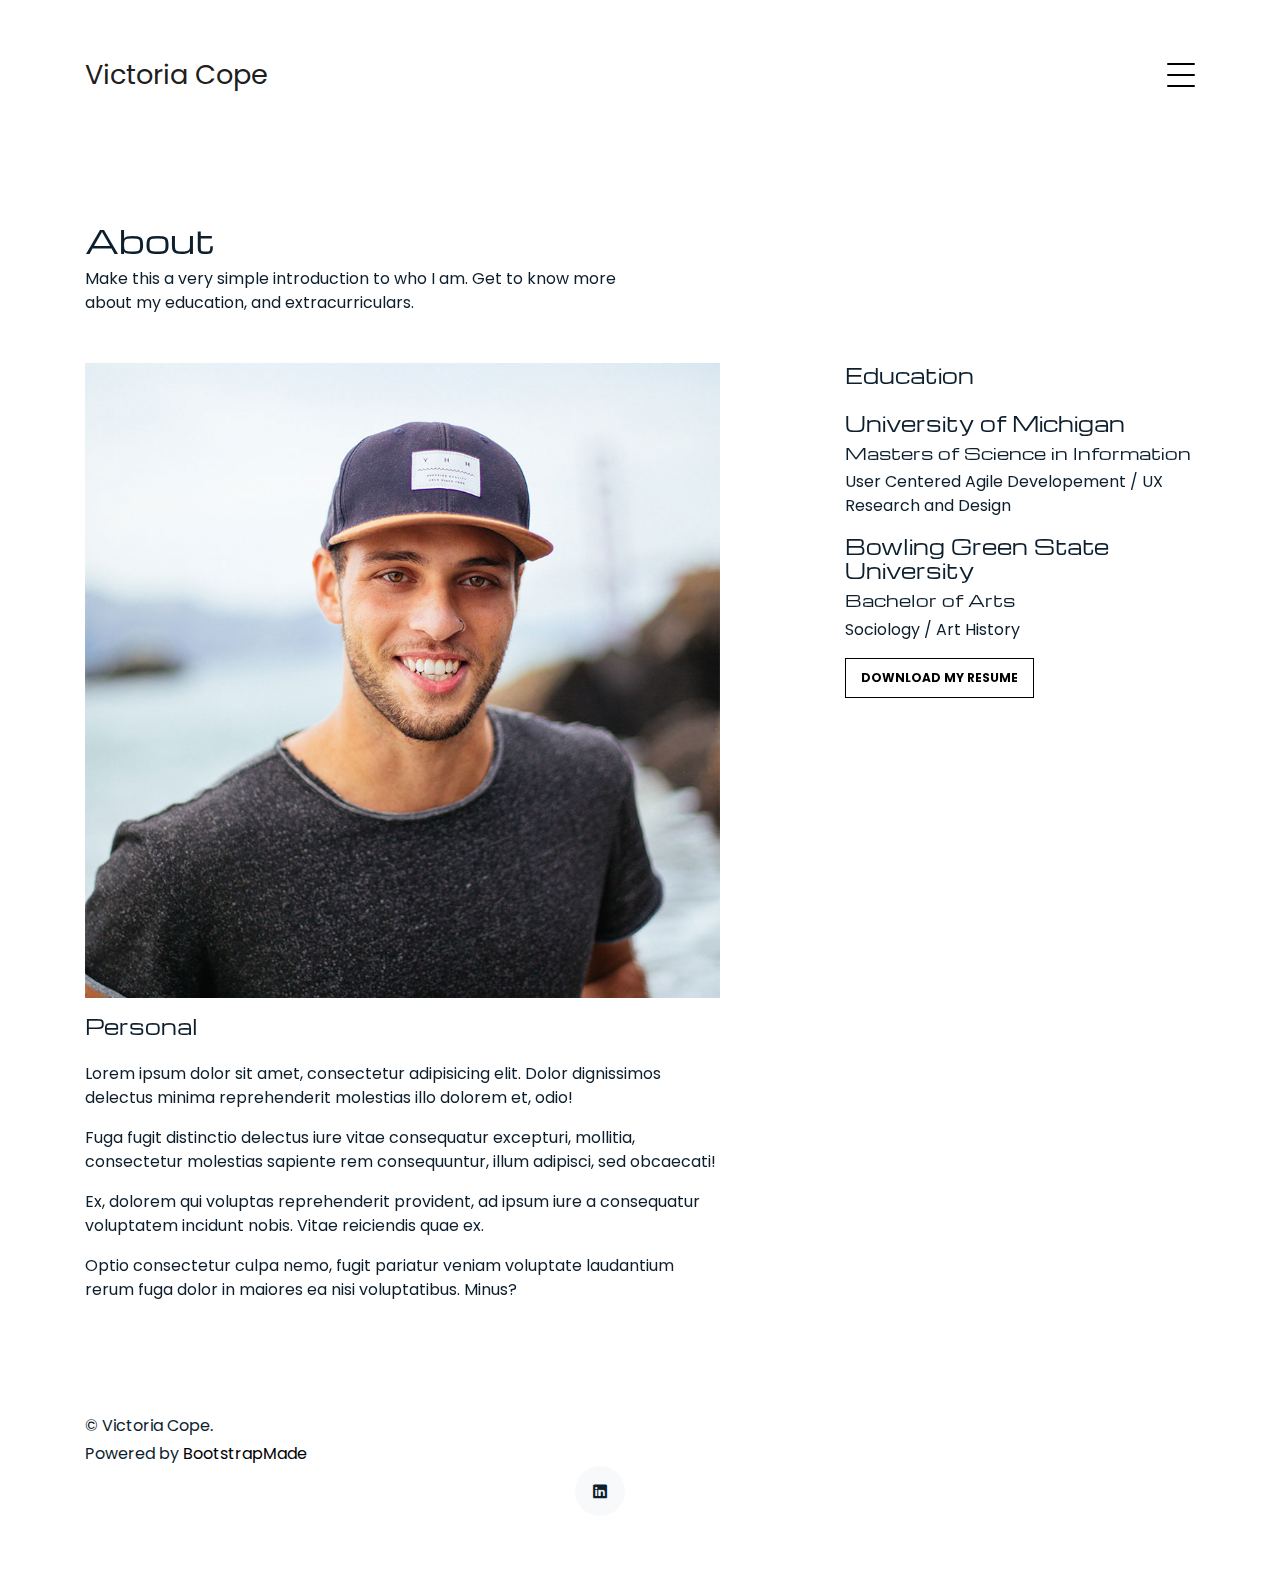
==== commit 28a4d9f9: "about changes" ====
--- a/about.html
+++ b/about.html
@@ -88,8 +88,7 @@
           <div class="col-md-6" data-aos="fade-up">
 
             <h2>About</h2>
-            <p class="mb-0">Lorem ipsum dolor sit amet consectetur adipisicing elit. Quisquam necessitatibus incidunt ut
-              officiis explicabo inventore.</p>
+            <p class="mb-0">Make this a very simple introduction to who I am. Get to know more about my education, and extracurriculars. </p>
           </div>
 
         </div>
@@ -97,73 +96,19 @@
 
         <div class="row">
           <div class="col-md-4 ml-auto order-2" data-aos="fade-up">
-            <h3 class="h3 mb-4">Skills</h3>
-            <ul class="list-unstyled">
-              <li class="mb-3">
-                <div class="d-flex mb-1">
-                  <strong>WordPress</strong>
-                  <span class="ml-auto">80%</span>
-                </div>
-                <div class="progress custom-progress">
-                  <div class="progress-bar" role="progressbar" style="width: 80%" aria-valuenow="80" aria-valuemin="0"
-                    aria-valuemax="100"></div>
-                </div>
-              </li>
-              <li class="mb-3">
-                <div class="d-flex mb-1">
-                  <strong>Photoshop</strong>
-                  <span class="ml-auto">96%</span>
-                </div>
-                <div class="progress custom-progress">
-                  <div class="progress-bar" role="progressbar" style="width: 96%" aria-valuenow="96" aria-valuemin="0"
-                    aria-valuemax="100"></div>
-                </div>
-              </li>
-              <li class="mb-3">
-                <div class="d-flex mb-1">
-                  <strong>HTML5/CSS3</strong>
-                  <span class="ml-auto">99%</span>
-                </div>
-                <div class="progress custom-progress">
-                  <div class="progress-bar" role="progressbar" style="width: 99%" aria-valuenow="99" aria-valuemin="0"
-                    aria-valuemax="100"></div>
-                </div>
-              </li>
-              <li class="mb-3">
-                <div class="d-flex mb-1">
-                  <strong>Veu</strong>
-                  <span class="ml-auto">87%</span>
-                </div>
-                <div class="progress custom-progress">
-                  <div class="progress-bar" role="progressbar" style="width: 87%" aria-valuenow="87" aria-valuemin="0"
-                    aria-valuemax="100"></div>
-                </div>
-              </li>
-              <li class="mb-3">
-                <div class="d-flex mb-1">
-                  <strong>Angular</strong>
-                  <span class="ml-auto">85%</span>
-                </div>
-                <div class="progress custom-progress">
-                  <div class="progress-bar" role="progressbar" style="width: 85%" aria-valuenow="85" aria-valuemin="0"
-                    aria-valuemax="100"></div>
-                </div>
-              </li>
-              <li class="mb-3">
-                <div class="d-flex mb-1">
-                  <strong>React</strong>
-                  <span class="ml-auto">88%</span>
-                </div>
-                <div class="progress custom-progress">
-                  <div class="progress-bar" role="progressbar" style="width: 88%" aria-valuenow="88" aria-valuemin="0"
-                    aria-valuemax="100"></div>
-                </div>
-              </li>
-            </ul>
+            <h3 class="h3 mb-4">Education</h3>
+            <h5>University of Michigan</h5>
+            <h6>Masters of Science in Information</h6>
+            <p>User Centered Agile Developement / UX Research and Design</p>
+            <h5>Bowling Green State University</h5>
+            <h6>Bachelor of Arts</h6>
+            <p>Sociology / Art History</p>
+            <p><a href="#" class="readmore">Download my Resume</a></p>
           </div>
 
           <div class="col-md-7 mb-5 mb-md-0" data-aos="fade-up">
             <p><img src="img/person_1_sq.jpg" alt="Image" class="img-fluid"></p>
+            <h3 class="h3 mb-4">Personal</h3>
             <p>Lorem ipsum dolor sit amet, consectetur adipisicing elit. Dolor dignissimos delectus minima reprehenderit
               molestias illo dolorem et, odio!</p>
             <p>Fuga fugit distinctio delectus iure vitae consequatur excepturi, mollitia, consectetur molestias sapiente
@@ -172,7 +117,6 @@
               Vitae reiciendis quae ex.</p>
             <p>Optio consectetur culpa nemo, fugit pariatur veniam voluptate laudantium rerum fuga dolor in maiores ea
               nisi voluptatibus. Minus?</p>
-            <p><a href="#" class="readmore">Download my Resume</a></p>
           </div>
 
         </div>
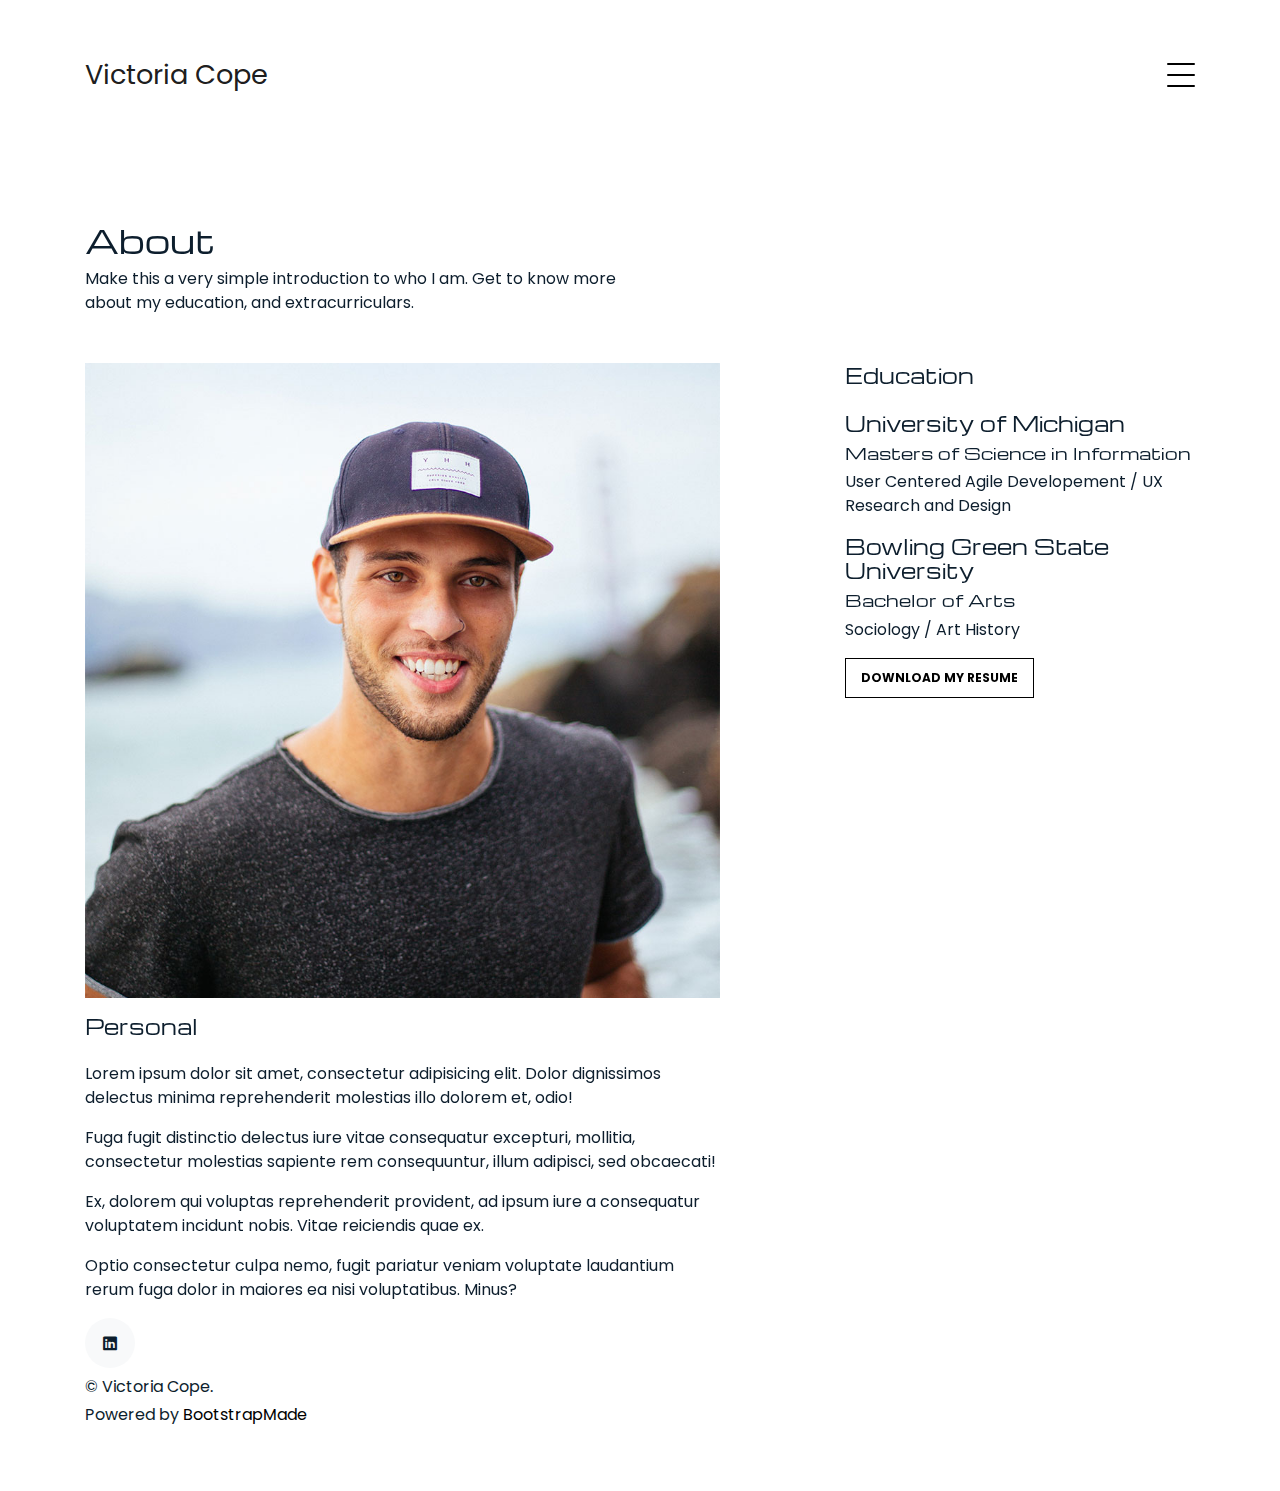
==== commit a0fe6463: "footer edits" ====
--- a/about.html
+++ b/about.html
@@ -125,19 +125,19 @@
     </div>
 
   </main>
-  <footer class="footer mt-5 pt-5" role="contentinfo">
+
+  <footer class="footer" role="contentinfo">
     <div class="container">
       <div class="row">
         <div class="col-sm-6">
+          <div class="social">
+            <a href="https://www.linkedin.com/in/victoria-cope"><span class="icofont-linkedin"></span></a>
+          </div>
           <p class="mb-1">&copy; Victoria Cope.</p>
           <div class="credits">
             Powered by <a href="https://bootstrapmade.com/">BootstrapMade</a>
           </div>
           </div>
-        </div>
-        </div>
-        <div class="col-sm-6 social text-md-right">
-          <a href="https://www.linkedin.com/in/victoria-cope"><span class="icofont-linkedin"></span></a>
         </div>
       </div>
     </div>
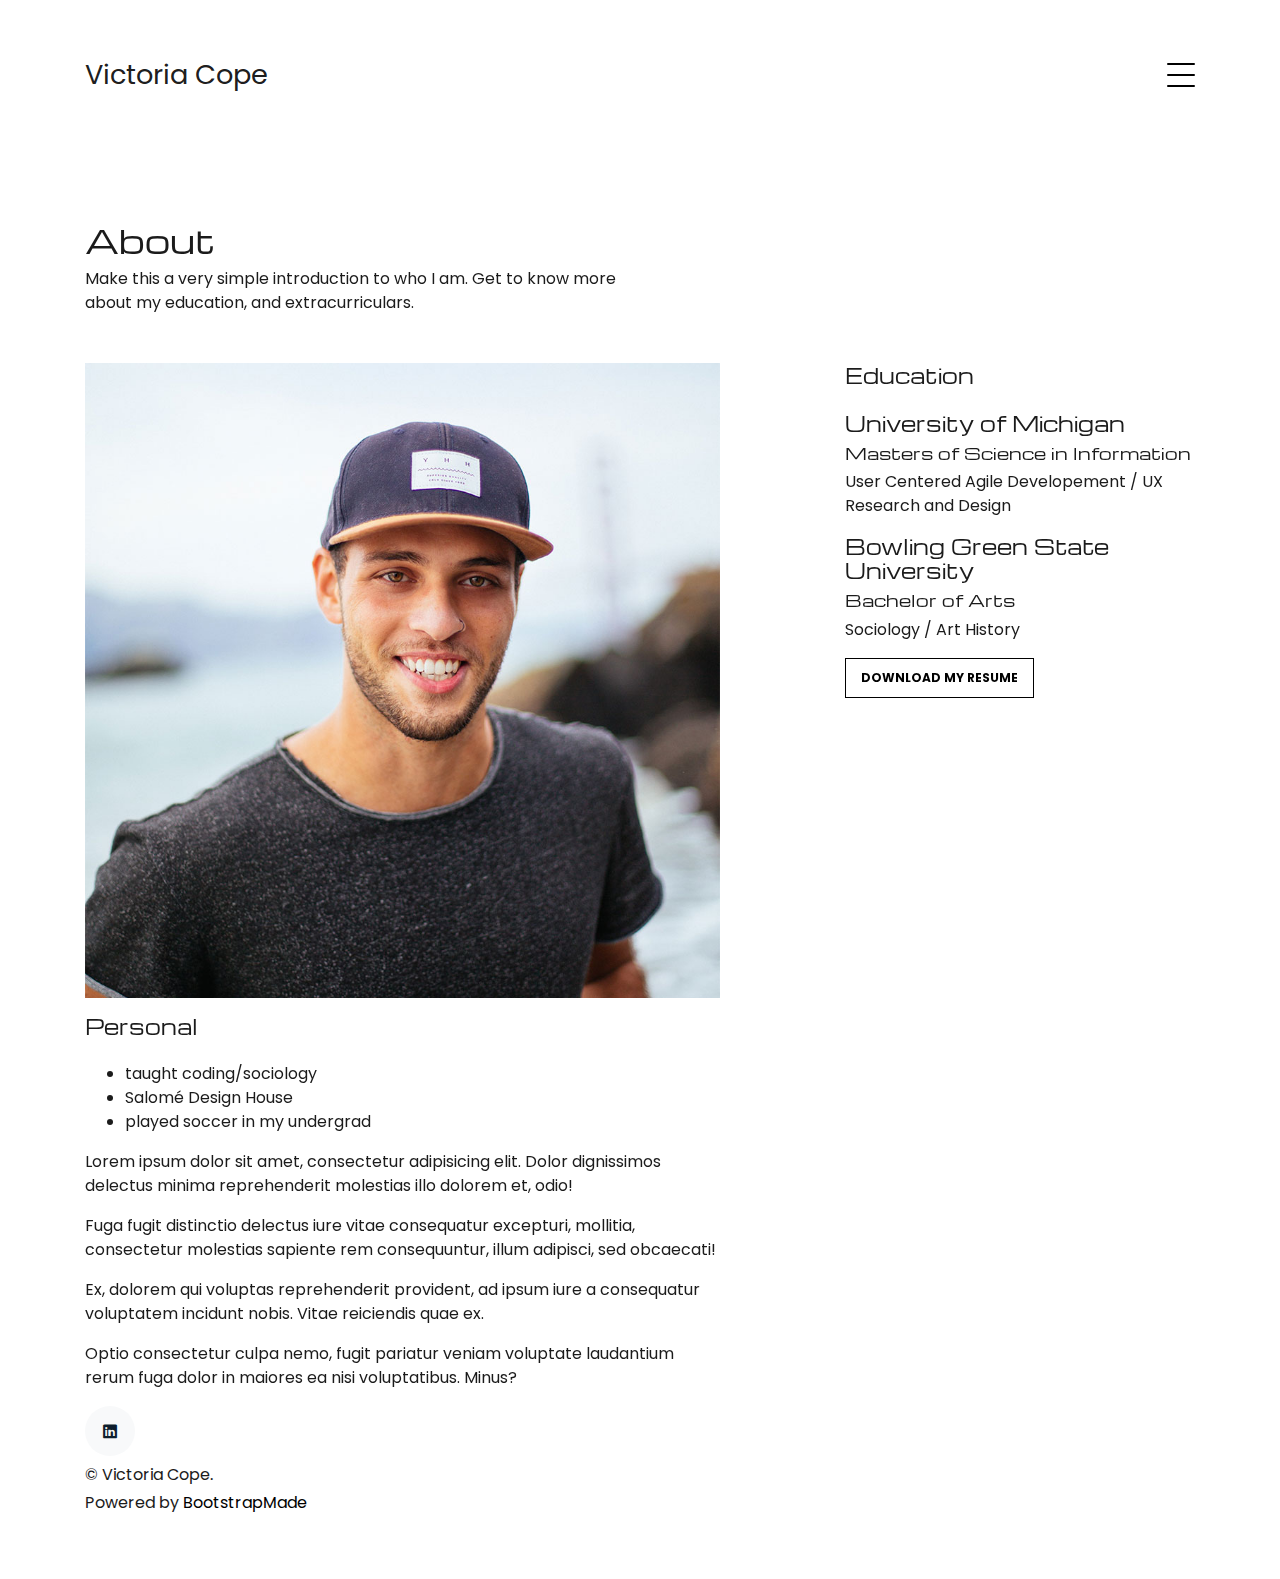
==== commit 828529e4: "add text to pages" ====
--- a/about.html
+++ b/about.html
@@ -109,6 +109,11 @@
           <div class="col-md-7 mb-5 mb-md-0" data-aos="fade-up">
             <p><img src="img/person_1_sq.jpg" alt="Image" class="img-fluid"></p>
             <h3 class="h3 mb-4">Personal</h3>
+            <ul>
+              <li>taught coding/sociology</li>
+              <li>Salomé Design House</li>
+              <li>played soccer in my undergrad</li>
+            </ul>
             <p>Lorem ipsum dolor sit amet, consectetur adipisicing elit. Dolor dignissimos delectus minima reprehenderit
               molestias illo dolorem et, odio!</p>
             <p>Fuga fugit distinctio delectus iure vitae consequatur excepturi, mollitia, consectetur molestias sapiente
--- a/css/style.css
+++ b/css/style.css
@@ -1,6 +1,6 @@
 body {
   font-family: "Poppins", monosapce;
-  color: #0d1e2d;
+  color: #1b1b1b;
 }
 
 a {
@@ -19,6 +19,10 @@
 h6,
 .font-heading {
   font-family: "Michroma", sans-serif;
+}
+
+h1 {
+  font-size: 3.5rem;
 }
 
 .site-section {
@@ -351,7 +355,7 @@
 /* Custom Navmenu */
 
 .custom-navmenu {
-  background: #0d1e2d;
+  background: #1b1b1b;
 }
 
 .custom-navmenu .custom-menu,
@@ -471,6 +475,7 @@
 }
 
 .burger.active:before {
+  transform: rotate(45deg);
   -webkit-transform: rotate(45deg);
   -moz-transform: rotate(45deg);
   filter: progid:DXImageTransform.Microsoft.BasicImage(rotation=5);
@@ -478,6 +483,7 @@
 }
 
 .burger.active:after {
+  transform: rotate(45deg);
   -webkit-transform: rotate(-45deg);
   -moz-transform: rotate(-45deg);
   filter: progid:DXImageTransform.Microsoft.BasicImage(rotation=-5);
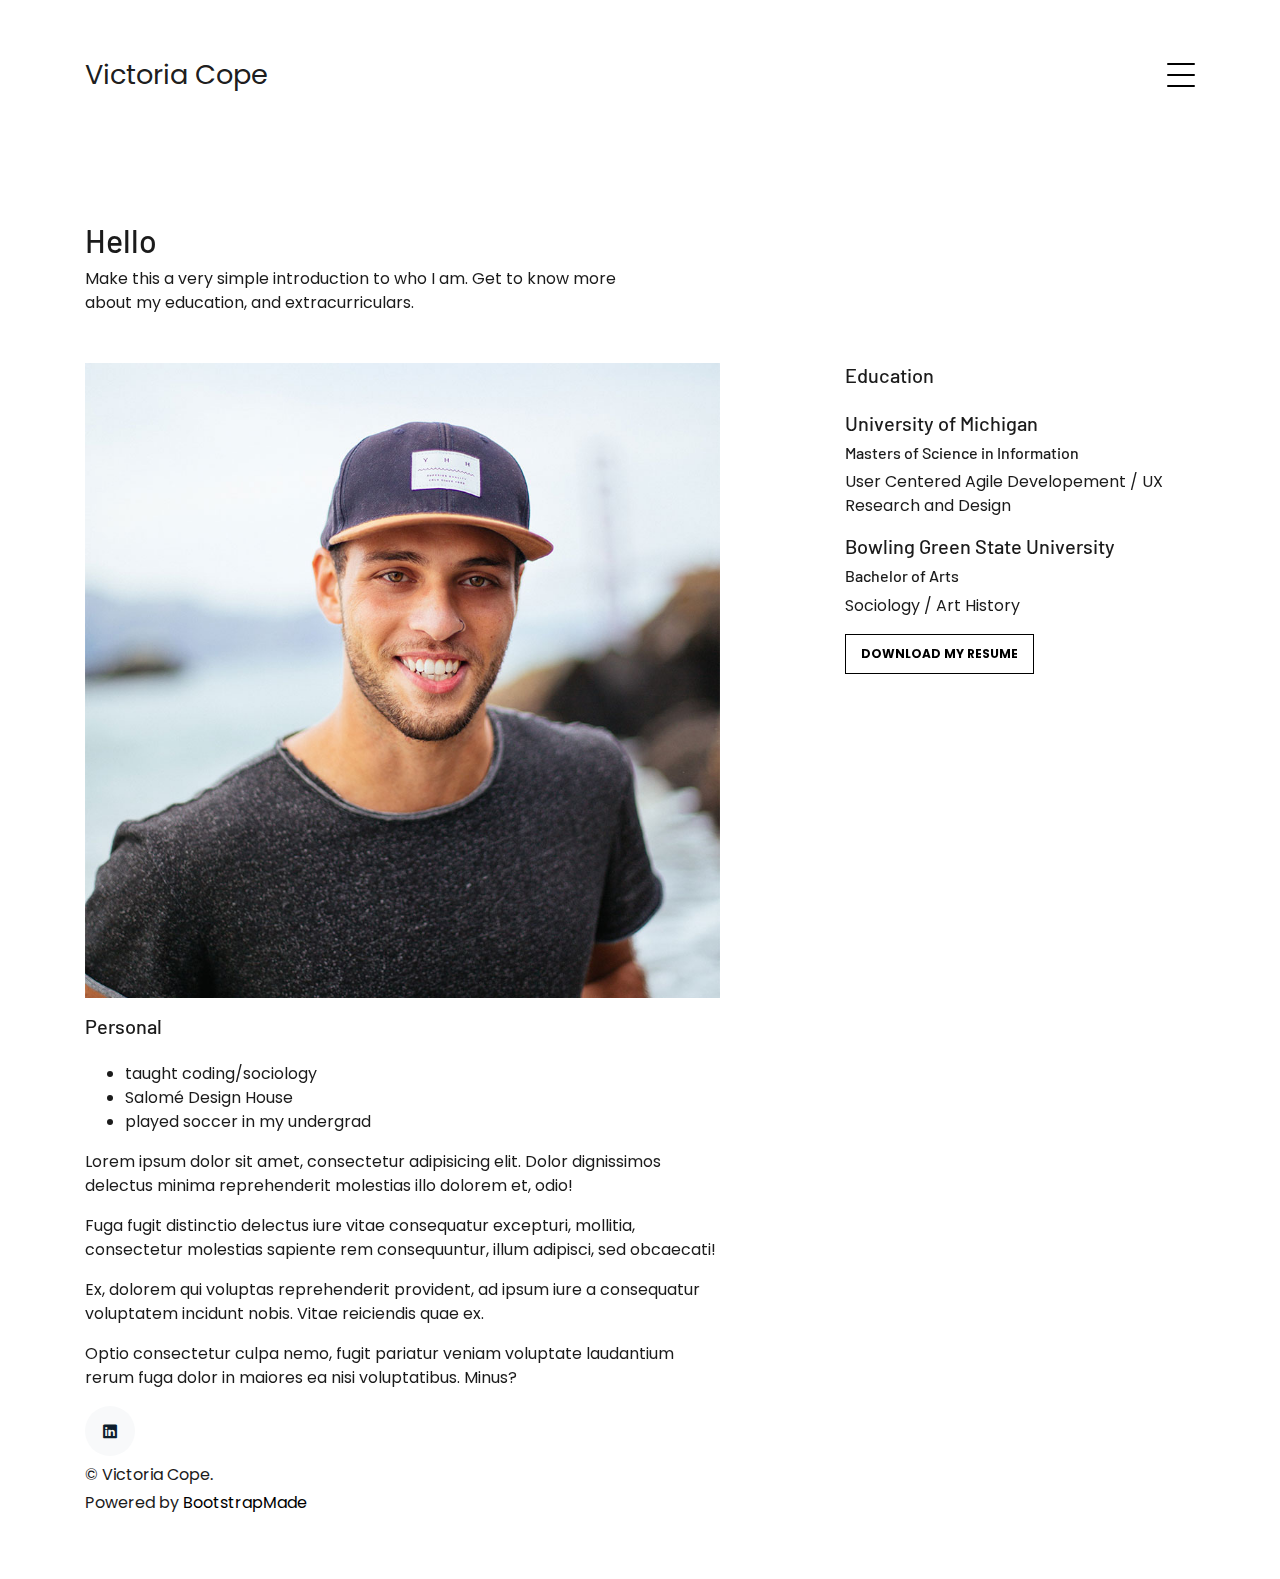
==== commit 3e406566: "H1 barlow" ====
--- a/about.html
+++ b/about.html
@@ -13,7 +13,7 @@
   <link href="img/apple-touch-icon.png" rel="apple-touch-icon">
 
   <!-- Google Fonts -->
-  <link href="https://fonts.googleapis.com/css?family=Michroma:400,700|Poppins:300,200&display=swap"
+  <link href="https://fonts.googleapis.com/css?family=Barlow:600|Poppins:300,200&display=swap"
     rel="stylesheet">
 
   <!-- Bootstrap CSS File -->
@@ -26,13 +26,6 @@
 
   <!-- Template Main CSS File -->
   <link href="css/style.css" rel="stylesheet">
-
-  <!-- =======================================================
-    Template Name: MyPortfolio
-    Template URL: https://bootstrapmade.com/myportfolio-bootstrap-portfolio-website-template/
-    Author: BootstrapMade.com
-    Author URL: https://bootstrapmade.com/
-  ======================================================= -->
 </head>
 
 <body>
@@ -87,7 +80,7 @@
         <div class="row mb-5 align-items-end">
           <div class="col-md-6" data-aos="fade-up">
 
-            <h2>About</h2>
+            <h2>Hello</h2>
             <p class="mb-0">Make this a very simple introduction to who I am. Get to know more about my education, and extracurriculars. </p>
           </div>
 
--- a/css/style.css
+++ b/css/style.css
@@ -18,7 +18,7 @@
 h5,
 h6,
 .font-heading {
-  font-family: "Michroma", sans-serif;
+  font-family: "Barlow", sans-serif;
 }
 
 h1 {
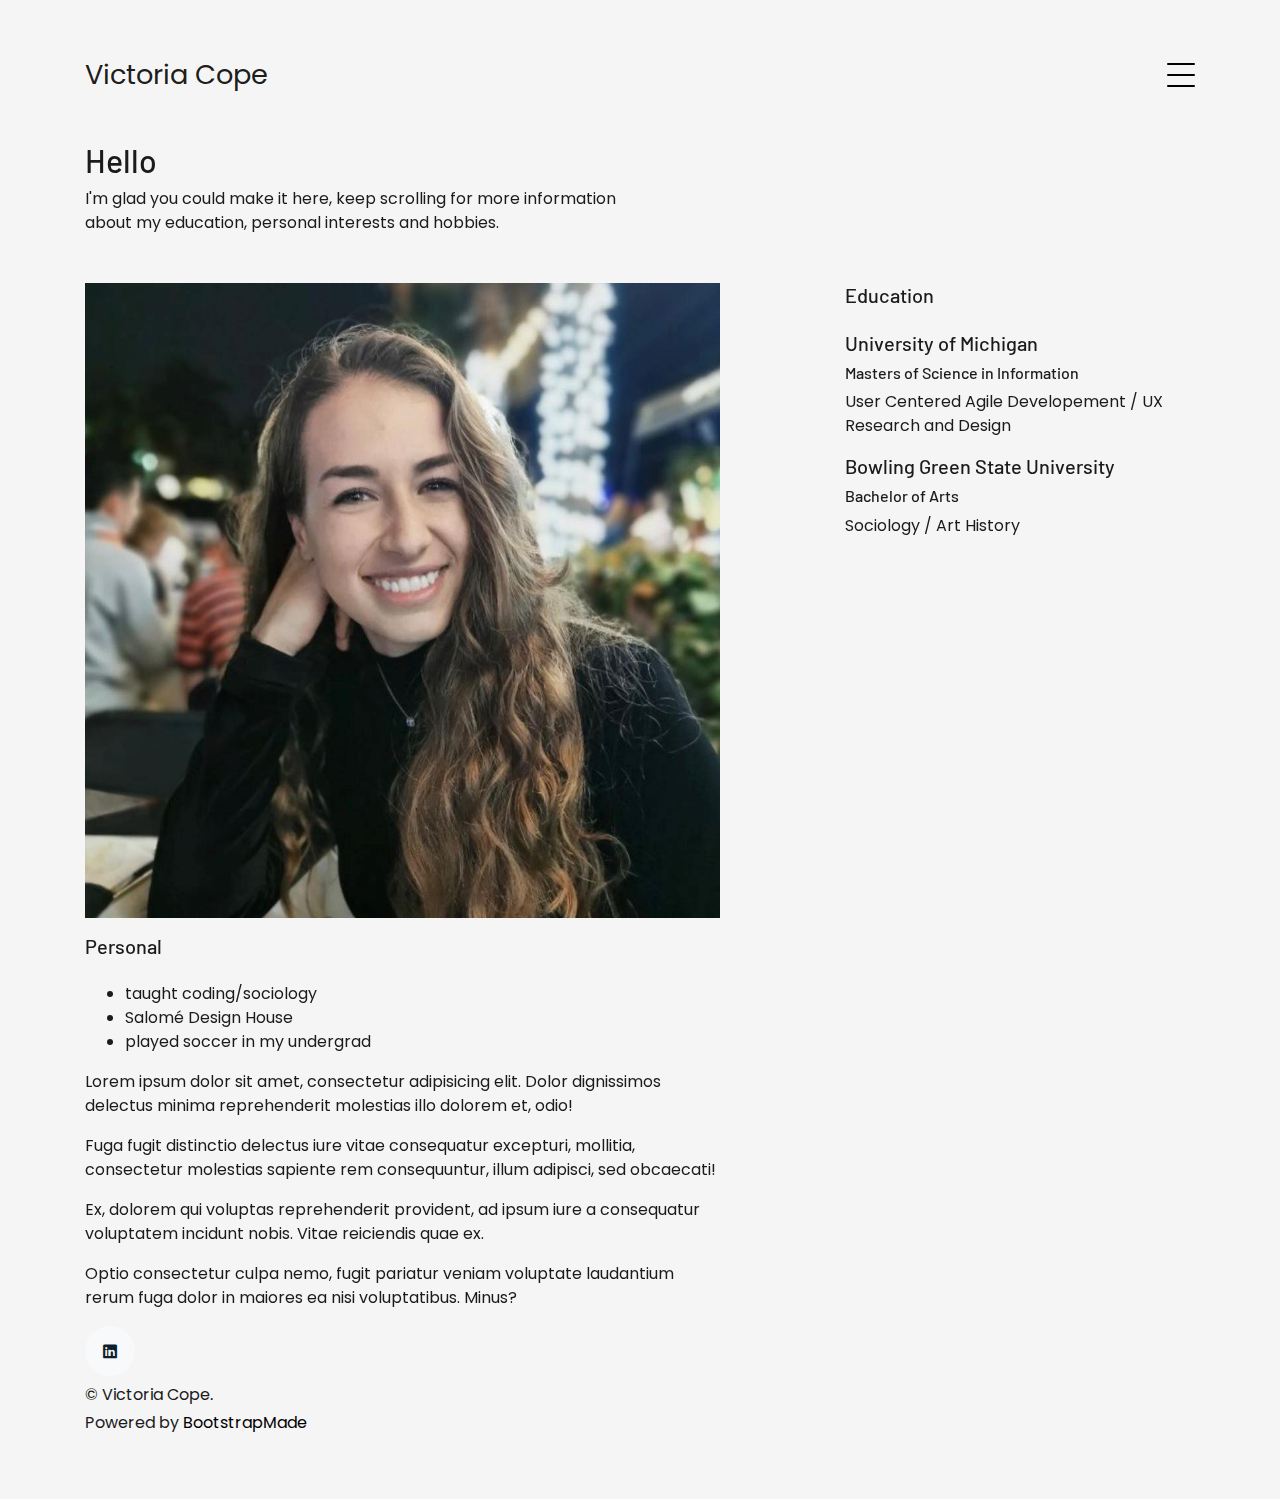
==== commit 7a194731: "all changes" ====
--- a/about.html
+++ b/about.html
@@ -9,7 +9,7 @@
   <meta content="" name="description">
 
   <!-- Favicons -->
-  <link href="img/favicon.png" rel="icon">
+  <link href="img/favicon.ico" rel="icon">
   <link href="img/apple-touch-icon.png" rel="apple-touch-icon">
 
   <!-- Google Fonts -->
@@ -41,20 +41,7 @@
             <li><a href="contact.html">Contact</a></li>
           </ul>
         </div>
-        <div class="col-md-6 d-none d-md-block  mr-auto">
-          <div class="tweet d-flex">
-            <span class="icofont-twitter text-white mt-2 mr-3"></span>
-            <div>
-              <p><em>Lorem ipsum dolor sit amet consectetur adipisicing elit. Quisquam necessitatibus incidunt ut
-                  officiis explicabo inventore. <br> <a href="#">t.co/v82jsk</a></em></p>
-            </div>
-          </div>
-        </div>
-        <div class="col-md-4 d-none d-md-block">
-          <h3>Hire Me</h3>
-          <p>Lorem ipsum dolor sit amet consectetur adipisicing elit. Quisquam necessitatibus incidunt ut officiis
-            explicabo inventore. <br> <a href="#">myemail@gmail.com</a></p>
-        </div>
+
       </div>
 
     </div>
@@ -81,9 +68,8 @@
           <div class="col-md-6" data-aos="fade-up">
 
             <h2>Hello</h2>
-            <p class="mb-0">Make this a very simple introduction to who I am. Get to know more about my education, and extracurriculars. </p>
+            <p class="mb-0">I'm glad you could make it here, keep scrolling for more information about my education, personal interests and hobbies.</p>
           </div>
-
         </div>
 
 
@@ -96,11 +82,11 @@
             <h5>Bowling Green State University</h5>
             <h6>Bachelor of Arts</h6>
             <p>Sociology / Art History</p>
-            <p><a href="#" class="readmore">Download my Resume</a></p>
+            <!-- <p><a href="#" class="readmore">Download my Resume</a></p> -->
           </div>
 
           <div class="col-md-7 mb-5 mb-md-0" data-aos="fade-up">
-            <p><img src="img/person_1_sq.jpg" alt="Image" class="img-fluid"></p>
+            <p><img src="img/profile.jpeg" alt="Victoria" class="img-fluid"></p>
             <h3 class="h3 mb-4">Personal</h3>
             <ul>
               <li>taught coding/sociology</li>
--- a/css/style.css
+++ b/css/style.css
@@ -1,6 +1,7 @@
 body {
   font-family: "Poppins", monosapce;
   color: #1b1b1b;
+  background-color: whitesmoke;
 }
 
 a {
@@ -22,11 +23,11 @@
 }
 
 h1 {
-  font-size: 3.5rem;
+  font-size: 4.5rem;
 }
 
 .site-section {
-  padding: 7rem 0;
+  padding: 2rem;
 }
 
 .filters a {
@@ -531,4 +532,16 @@
     padding-right: 0;
     padding-left: 0;
   }
+}
+
+/* Parallax image on landing */
+
+#parallax {
+  position: relative;
+  width: 100%;
+  height: 100vh;
+  background-image: url("layer-3-01.png"), url(https://raw.githubusercontent.com/oscicen/oscicen.github.io/master/img/depth-2.png), url(https://raw.githubusercontent.com/oscicen/oscicen.github.io/master/img/depth-1.png);
+  background-repeat: no-repeat;
+  background-position: center;
+  background-position: 50% 50%;
 }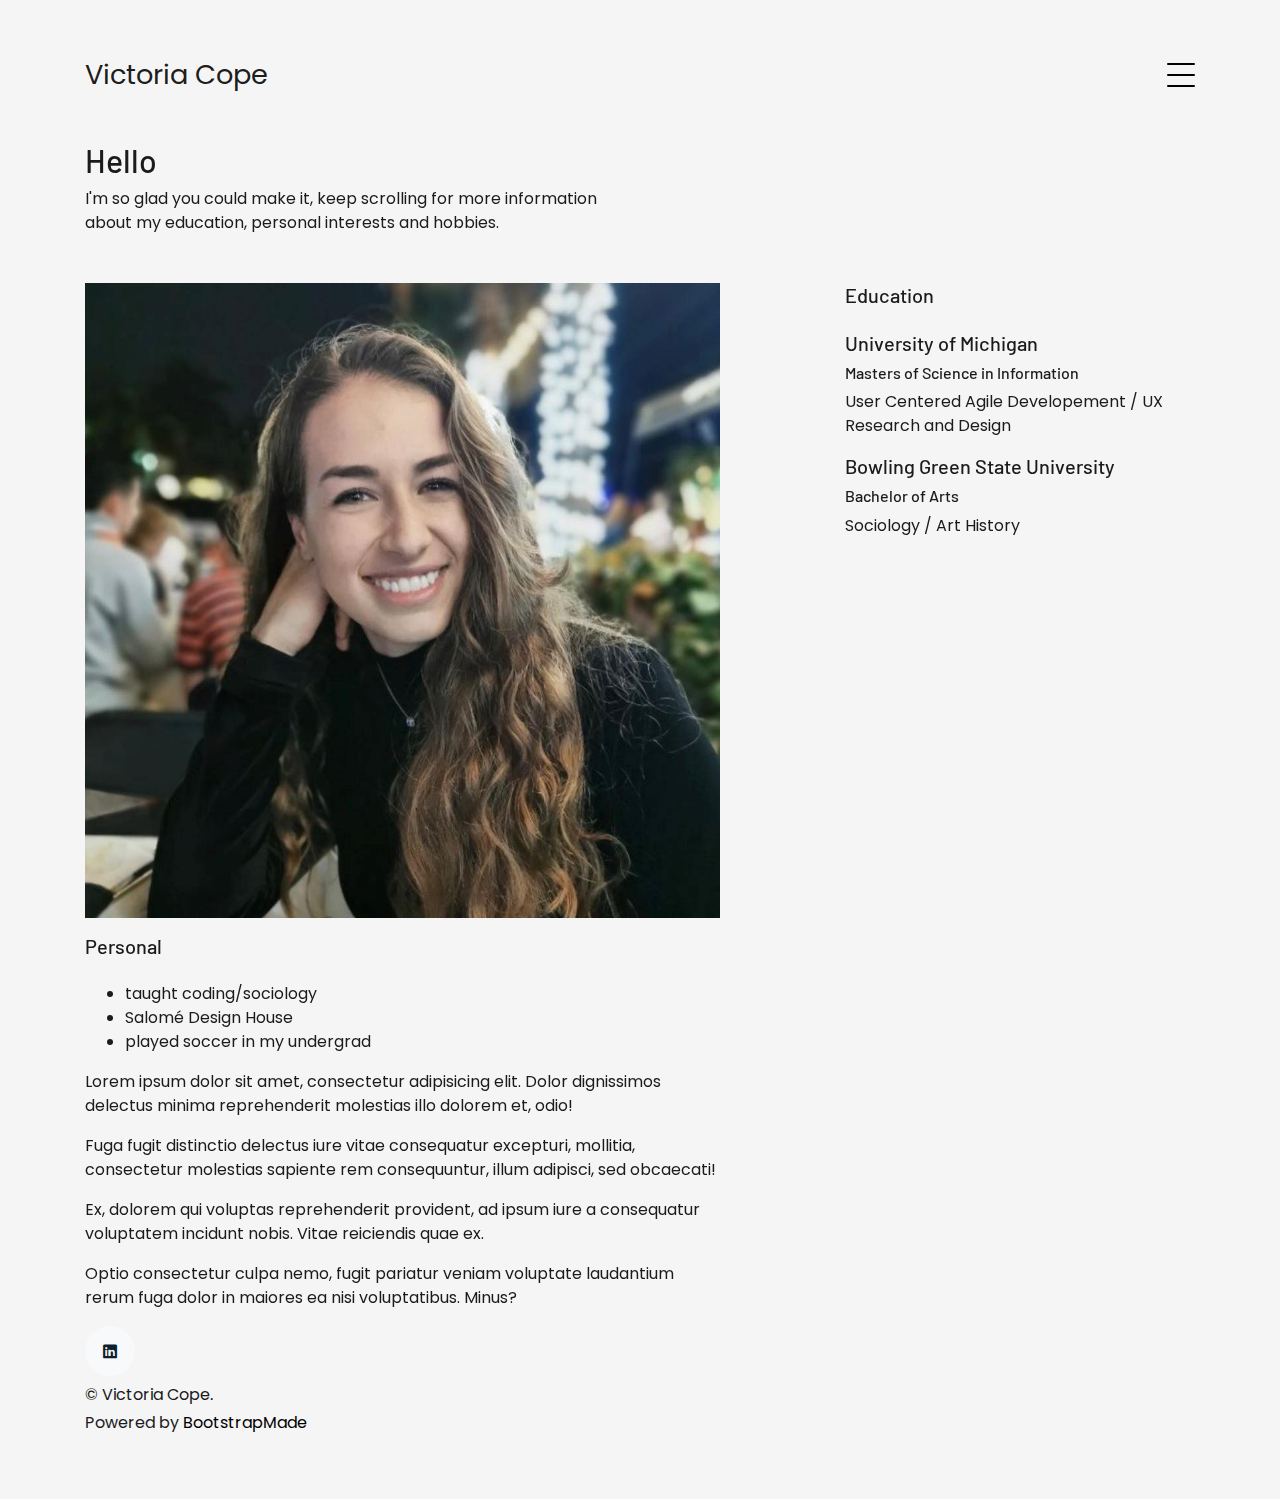
==== commit 61b027df: "about, intestina, page grids left" ====
--- a/about.html
+++ b/about.html
@@ -68,7 +68,7 @@
           <div class="col-md-6" data-aos="fade-up">
 
             <h2>Hello</h2>
-            <p class="mb-0">I'm glad you could make it here, keep scrolling for more information about my education, personal interests and hobbies.</p>
+            <p class="mb-0">I'm so glad you could make it, keep scrolling for more information about my education, personal interests and hobbies.</p>
           </div>
         </div>
 
--- a/css/style.css
+++ b/css/style.css
@@ -534,14 +534,9 @@
   }
 }
 
-/* Parallax image on landing */
-
-#parallax {
-  position: relative;
-  width: 100%;
-  height: 100vh;
-  background-image: url("layer-3-01.png"), url(https://raw.githubusercontent.com/oscicen/oscicen.github.io/master/img/depth-2.png), url(https://raw.githubusercontent.com/oscicen/oscicen.github.io/master/img/depth-1.png);
-  background-repeat: no-repeat;
-  background-position: center;
-  background-position: 50% 50%;
+/* Landing */
+
+#hero {
+  padding-top: 6em;
+  padding-bottom: 5em;
 }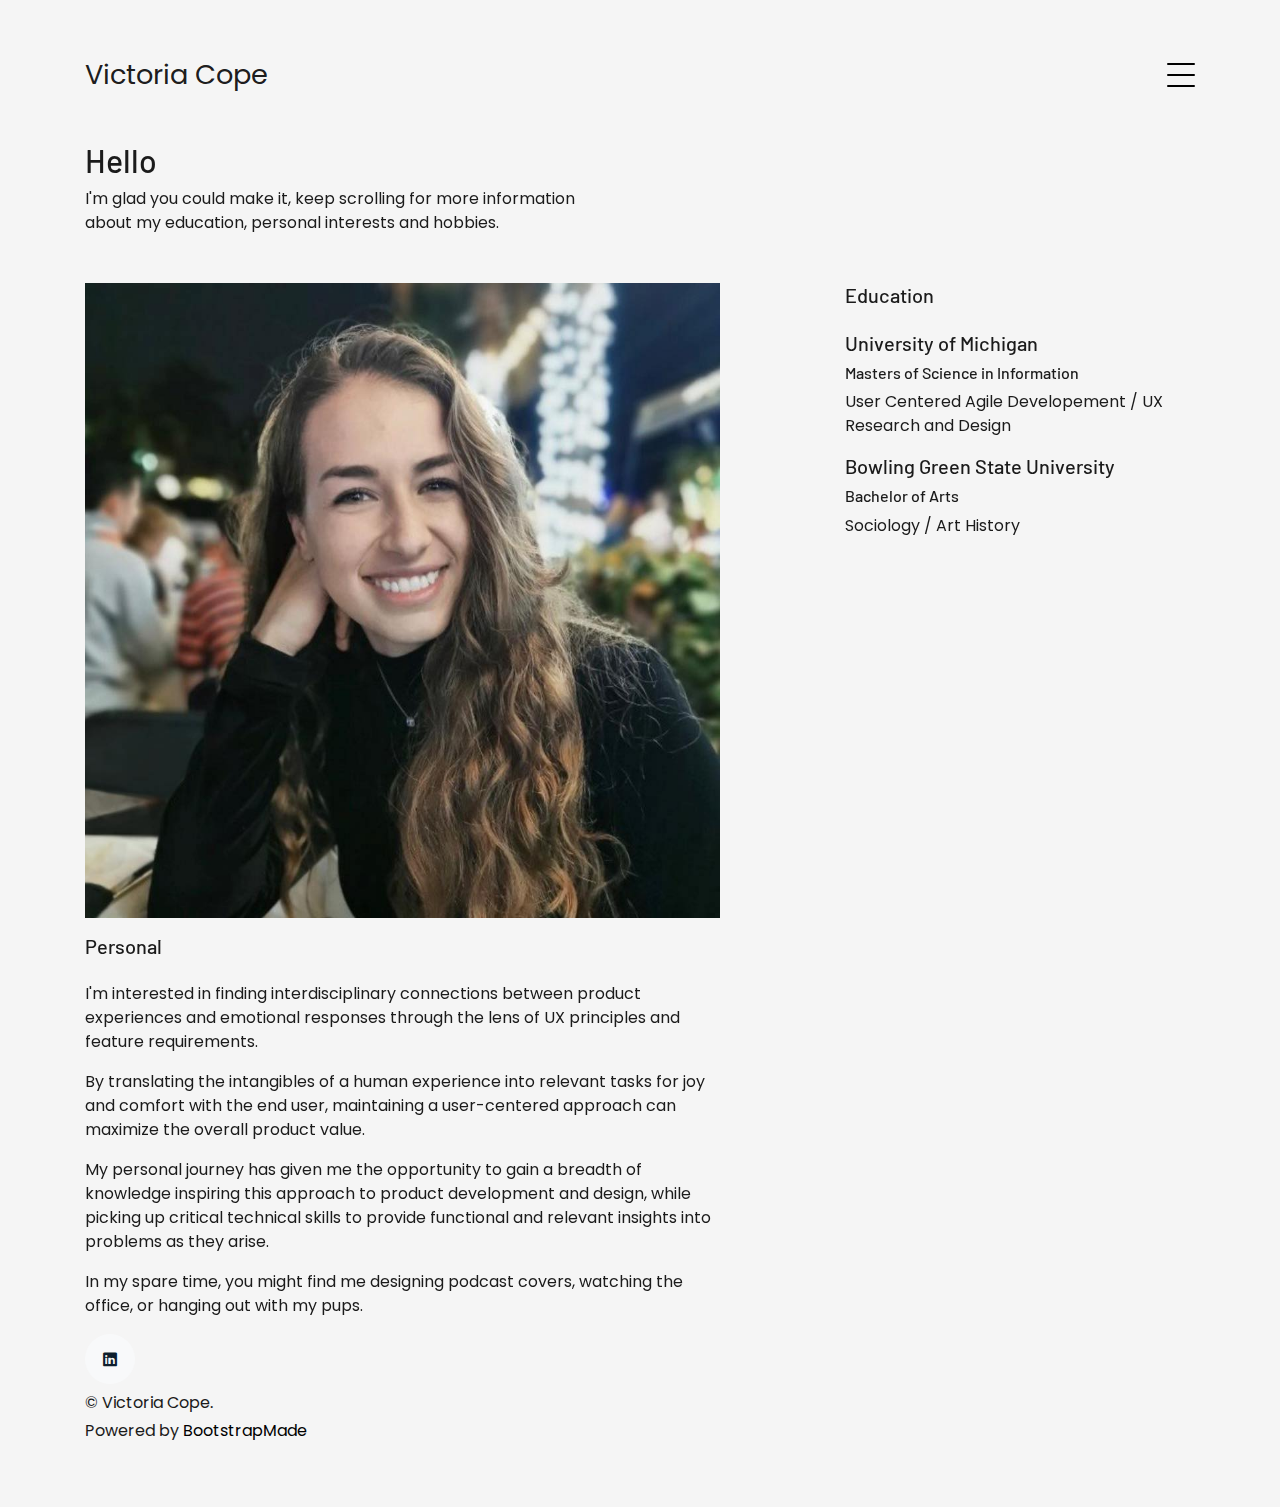
==== commit 8d380902: "about updates" ====
--- a/about.html
+++ b/about.html
@@ -68,7 +68,7 @@
           <div class="col-md-6" data-aos="fade-up">
 
             <h2>Hello</h2>
-            <p class="mb-0">I'm so glad you could make it, keep scrolling for more information about my education, personal interests and hobbies.</p>
+            <p class="mb-0">I'm glad you could make it, keep scrolling for more information about my education, personal interests and hobbies.</p>
           </div>
         </div>
 
@@ -88,19 +88,10 @@
           <div class="col-md-7 mb-5 mb-md-0" data-aos="fade-up">
             <p><img src="img/profile.jpeg" alt="Victoria" class="img-fluid"></p>
             <h3 class="h3 mb-4">Personal</h3>
-            <ul>
-              <li>taught coding/sociology</li>
-              <li>Salomé Design House</li>
-              <li>played soccer in my undergrad</li>
-            </ul>
-            <p>Lorem ipsum dolor sit amet, consectetur adipisicing elit. Dolor dignissimos delectus minima reprehenderit
-              molestias illo dolorem et, odio!</p>
-            <p>Fuga fugit distinctio delectus iure vitae consequatur excepturi, mollitia, consectetur molestias sapiente
-              rem consequuntur, illum adipisci, sed obcaecati!</p>
-            <p>Ex, dolorem qui voluptas reprehenderit provident, ad ipsum iure a consequatur voluptatem incidunt nobis.
-              Vitae reiciendis quae ex.</p>
-            <p>Optio consectetur culpa nemo, fugit pariatur veniam voluptate laudantium rerum fuga dolor in maiores ea
-              nisi voluptatibus. Minus?</p>
+            <p>I'm interested in finding interdisciplinary connections between product experiences and emotional responses through the lens of UX principles and feature requirements.</p>
+            <p>By translating the intangibles of a human experience into relevant tasks for joy and comfort with the end user, maintaining a user-centered approach can maximize the overall product value.</p>
+            <p>My personal journey has given me the opportunity to gain a breadth of knowledge inspiring this approach to product development and design, while picking up critical technical skills to provide functional and relevant insights into problems as they arise.</p>
+            <p>In my spare time, you might find me designing podcast covers, watching the office, or hanging out with my pups.</p>
           </div>
 
         </div>
--- a/css/style.css
+++ b/css/style.css
@@ -373,7 +373,7 @@
 
 .custom-navmenu .custom-menu li a {
   color: #fff;
-  padding: 10px 0 !important;
+  /* padding: 10px 0 !important; */
 }
 
 .custom-navmenu .custom-menu li a:hover {
